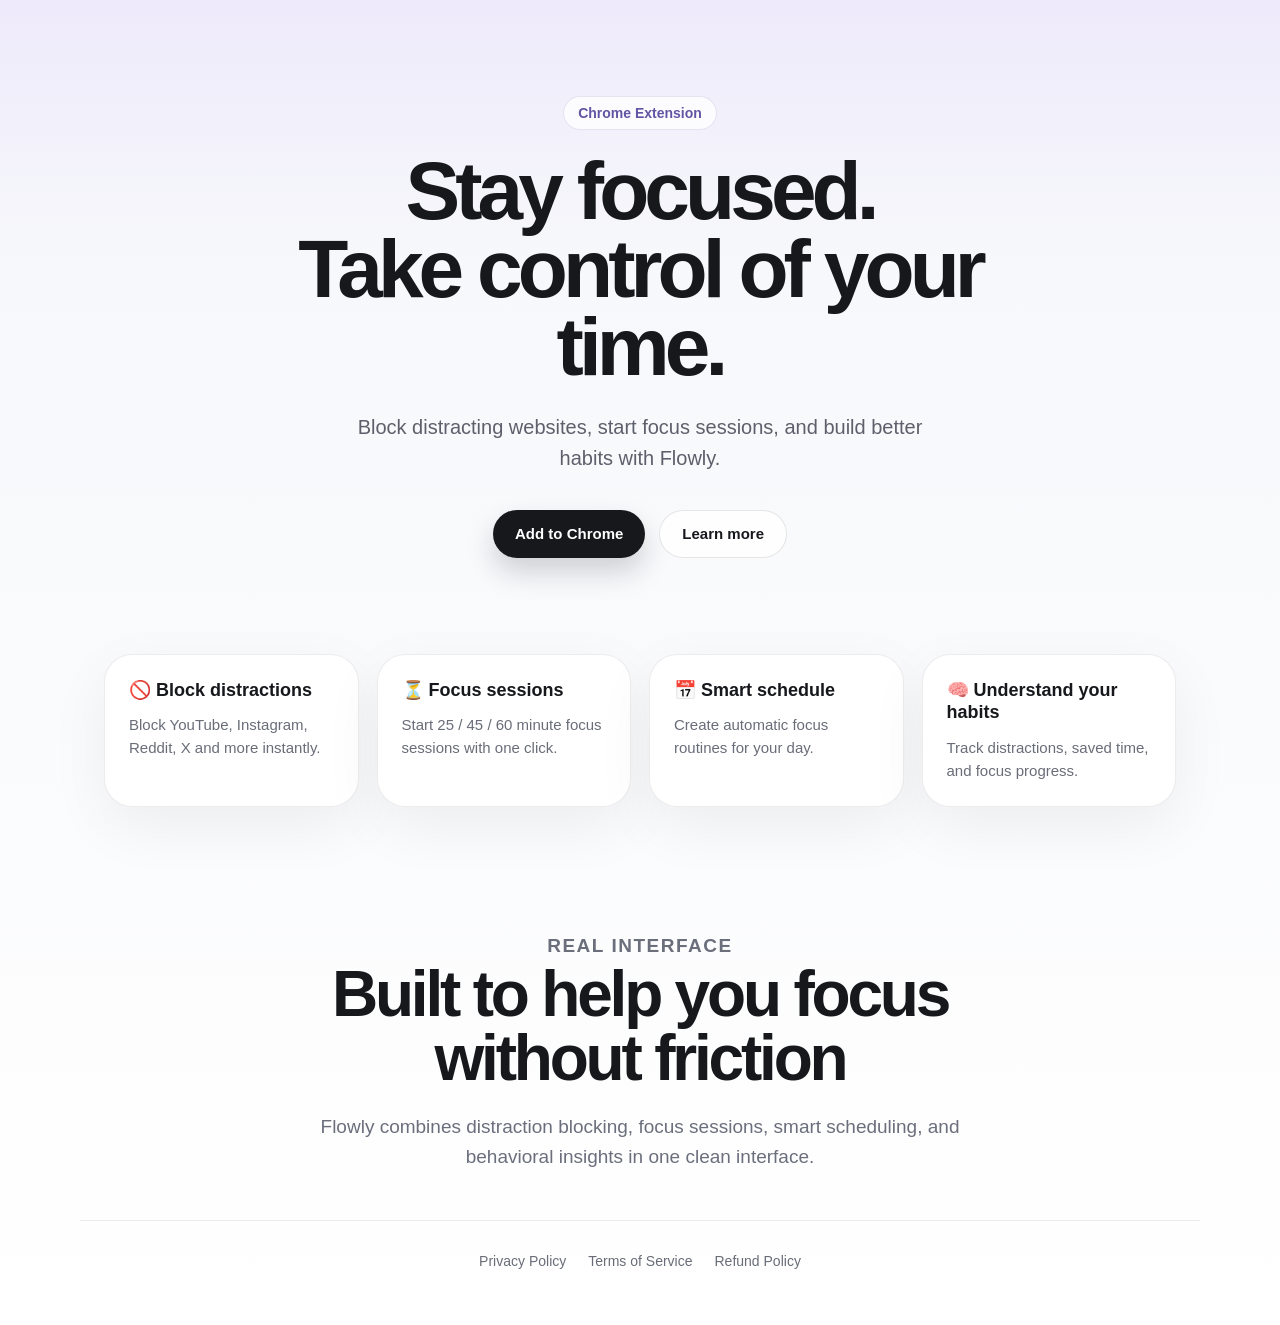
==== index.html @ 93f81962 "Update index.html" ====
<!DOCTYPE html>
<html lang="en">
<head>
  <meta charset="UTF-8" />
  <meta name="viewport" content="width=device-width, initial-scale=1.0" />

  <title>Flowly — Website Blocker & Stay Focused</title>

  <link rel="stylesheet" href="styles.css" />
</head>

<body>

  <header class="hero">
    <div class="hero-content">

      <p class="badge">Chrome Extension</p>

      <h1>
        Stay focused.<br />
        Take control of your time.
      </h1>

      <p class="subtitle">
        Block distracting websites, start focus sessions,
        and build better habits with Flowly.
      </p>

      <div class="buttons">
        <a href="#" class="primary-button">
          Add to Chrome
        </a>

        <a href="#features" class="secondary-button">
          Learn more
        </a>
      </div>

    </div>
  </header>

  <section id="features" class="features">

    <div class="feature-card">
      <h3>🚫 Block distractions</h3>

      <p>
        Block YouTube, Instagram, Reddit, X and more instantly.
      </p>
    </div>

    <div class="feature-card">
      <h3>⏳ Focus sessions</h3>

      <p>
        Start 25 / 45 / 60 minute focus sessions with one click.
      </p>
    </div>

    <div class="feature-card">
      <h3>📅 Smart schedule</h3>

      <p>
        Create automatic focus routines for your day.
      </p>
    </div>

    <div class="feature-card">
      <h3>🧠 Understand your habits</h3>

      <p>
        Track distractions, saved time, and focus progress.
      </p>
    </div>

  </section>

  <section class="screenshots">

    <div class="screenshots-header">
      <p class="screenshots-label">Real interface</p>
  
      <h2>
        Built to help you focus without friction
      </h2>
  
      <p>
        Flowly combines distraction blocking,
        focus sessions, smart scheduling,
        and behavioral insights in one clean interface.
      </p>
    </div>
  

  
  </section>
  
  <footer class="footer">

    <a href="privacy.html">Privacy Policy</a>
    <a href="terms.html">Terms of Service</a>
    <a href="refund.html">Refund Policy</a>

  </footer>

</body>
</html>
---- styles.css ----
* {
  box-sizing: border-box;
}

body {
  margin: 0;
  font-family: Inter, -apple-system, BlinkMacSystemFont, "Segoe UI", sans-serif;
  color: #17181c;
  background: linear-gradient(180deg, #eeeafb 0%, #f7f8fb 260px, #ffffff 100%);
}

.hero {
  min-height: 560px;
  display: flex;
  align-items: center;
  justify-content: center;
  padding: 96px 24px 72px;
  text-align: center;
}

.hero-content {
  max-width: 780px;
}

.badge {
  display: inline-flex;
  padding: 8px 14px;
  border-radius: 999px;
  background: rgba(255, 255, 255, 0.78);
  border: 1px solid rgba(120, 110, 180, 0.18);
  color: #6255a4;
  font-size: 14px;
  font-weight: 600;
  margin: 0 0 22px;
}

h1 {
  margin: 0;
  font-size: clamp(48px, 8vw, 82px);
  line-height: 0.95;
  letter-spacing: -0.06em;
}

.subtitle {
  max-width: 620px;
  margin: 26px auto 0;
  font-size: 20px;
  line-height: 1.55;
  color: #5d606b;
}

.buttons {
  display: flex;
  justify-content: center;
  gap: 14px;
  flex-wrap: wrap;
  margin-top: 36px;
}

.primary-button,
.secondary-button {
  display: inline-flex;
  align-items: center;
  justify-content: center;
  min-height: 48px;
  padding: 0 22px;
  border-radius: 999px;
  font-size: 15px;
  font-weight: 700;
  text-decoration: none;
}

.primary-button {
  color: #ffffff;
  background: #17181c;
  box-shadow: 0 14px 28px rgba(23, 24, 28, 0.18);
}

.secondary-button {
  color: #17181c;
  background: rgba(255, 255, 255, 0.8);
  border: 1px solid rgba(23, 24, 28, 0.1);
}

.features {
  max-width: 1120px;
  margin: 0 auto;
  padding: 24px;
  display: grid;
  grid-template-columns: repeat(4, 1fr);
  gap: 18px;
}

.feature-card {
  padding: 24px;
  border-radius: 28px;
  background: #ffffff;
  border: 1px solid rgba(23, 24, 28, 0.08);
  box-shadow: 0 20px 60px rgba(23, 24, 28, 0.06);
}

.feature-card h3 {
  margin: 0 0 12px;
  font-size: 18px;
  line-height: 1.25;
}

.feature-card p {
  margin: 0;
  color: #696d78;
  font-size: 15px;
  line-height: 1.55;
}

.footer {
  max-width: 1120px;
  margin: 40px auto 0;
  padding: 32px 24px 56px;
  display: flex;
  justify-content: center;
  gap: 22px;
  flex-wrap: wrap;
  border-top: 1px solid rgba(23, 24, 28, 0.08);
}

.footer a {
  color: #696d78;
  font-size: 14px;
  text-decoration: none;
}

.footer a:hover {
  color: #17181c;
}

@media (max-width: 900px) {
  .features {
    grid-template-columns: repeat(2, 1fr);
  }

  .hero {
    min-height: auto;
    padding-top: 72px;
  }
}

@media (max-width: 560px) {
  .features {
    grid-template-columns: 1fr;
  }

  .subtitle {
    font-size: 18px;
  }
}

.screenshots {
  max-width: 1240px;
  margin: 100px auto 0;
  padding: 0 24px;
}

.screenshots-header {
  max-width: 760px;
  margin: 0 auto 48px;
  text-align: center;
}

.screenshots-label {
  margin: 0 0 14px;
  color: #7b72b9;
  font-size: 14px;
  font-weight: 700;
  text-transform: uppercase;
  letter-spacing: 0.08em;
}

.screenshots-header h2 {
  margin: 0;
  font-size: clamp(36px, 5vw, 64px);
  line-height: 1;
  letter-spacing: -0.05em;
}

.screenshots-header p {
  margin: 22px auto 0;
  max-width: 700px;
  color: #6b6f7c;
  font-size: 19px;
  line-height: 1.6;
}

.screenshots-grid {
  display: grid;
  grid-template-columns: repeat(2, 1fr);
  gap: 28px;
  align-items: start;
}

.screenshot-card {
  overflow: hidden;
  border-radius: 32px;
  background: #ffffff;
  border: 1px solid rgba(23, 24, 28, 0.08);
  box-shadow: 0 28px 80px rgba(23, 24, 28, 0.08);
  transition: transform 0.25s ease;
}

.screenshot-card:hover {
  transform: translateY(-6px);
}

.screenshot-card img {
  display: block;
  width: 100%;
}

.large {
  grid-column: span 2;
}

.popup-card {
  display: flex;
  align-items: center;
  justify-content: center;
  padding: 42px;
  background: linear-gradient(
    180deg,
    #f5f2ff 0%,
    #ffffff 100%
  );

  max-width: 520px;
  margin-left: auto;
}

.popup-card img {
  max-width: 260px;
  border-radius: 26px;
}

@media (max-width: 900px) {
  .screenshots-grid {
    grid-template-columns: 1fr;
  }

  .large {
    grid-column: span 1;
  }

  .popup-card img {
    max-width: 100%;
  }
}
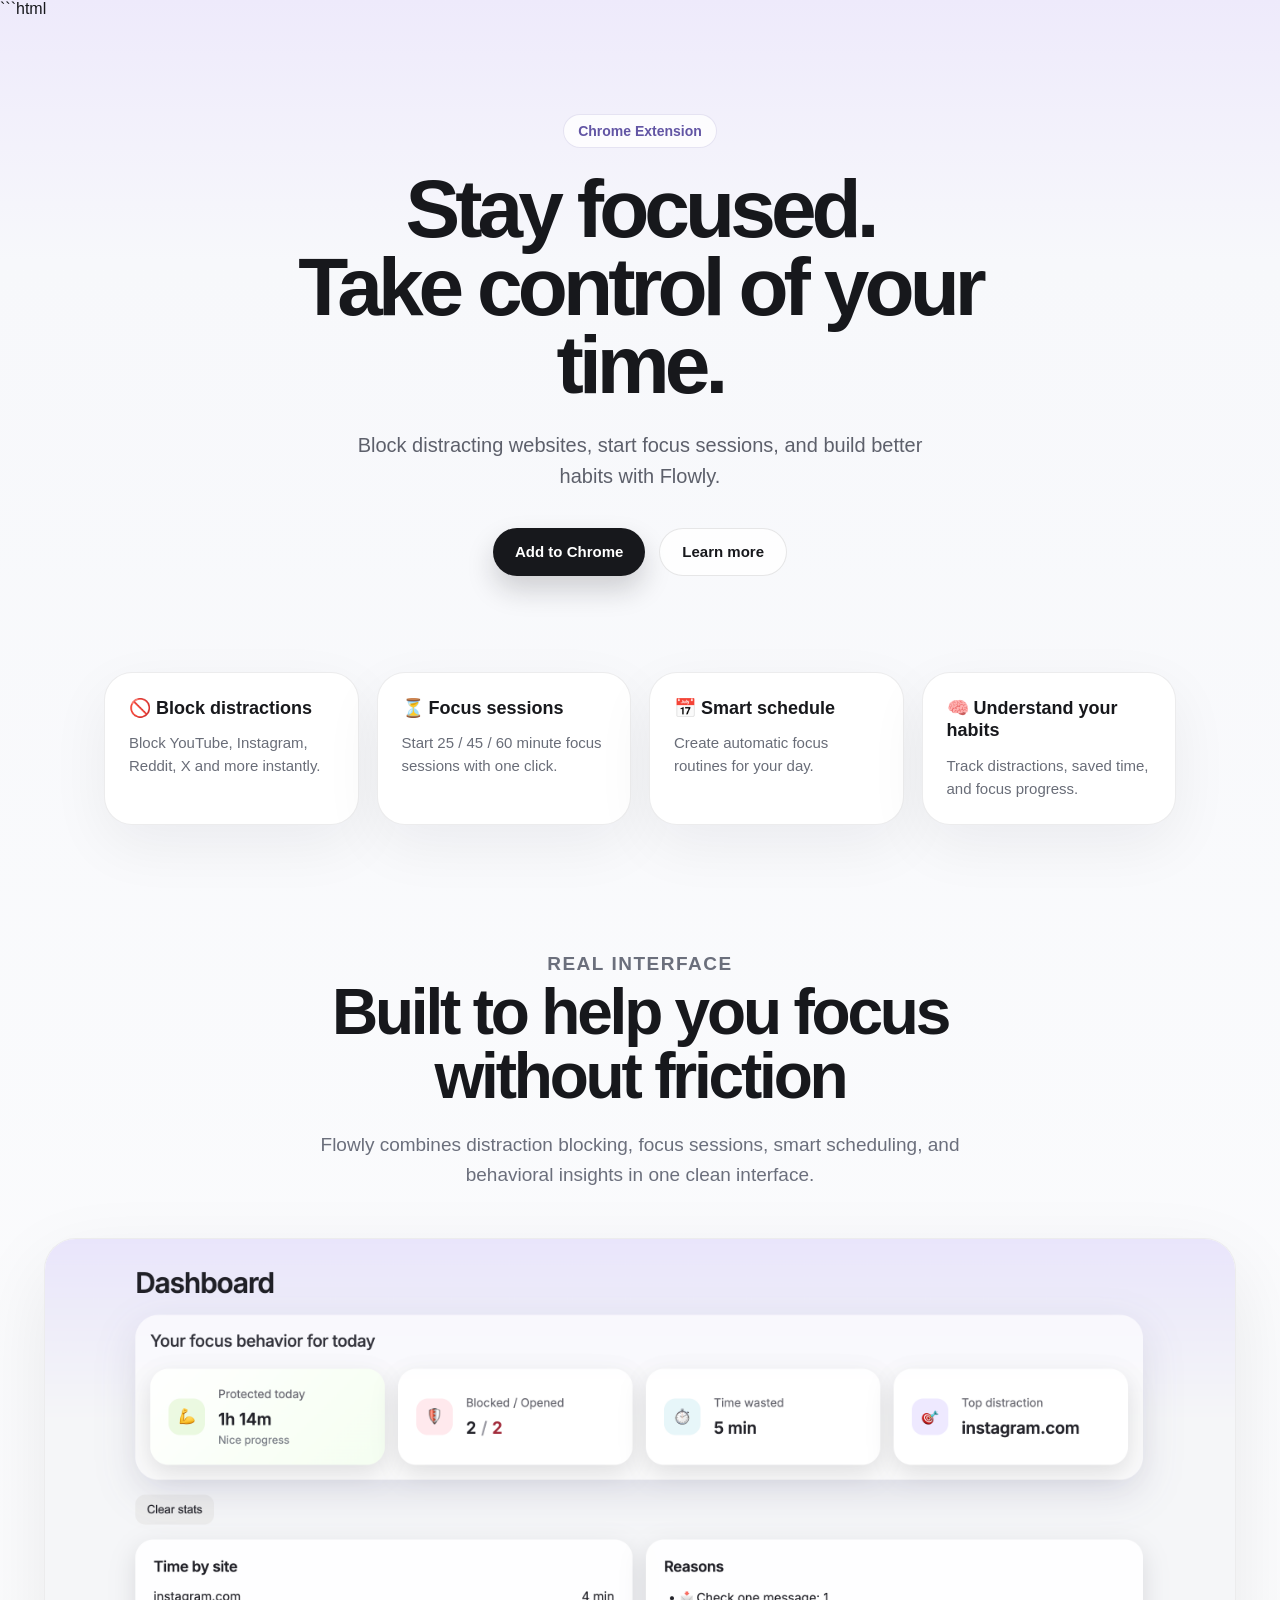
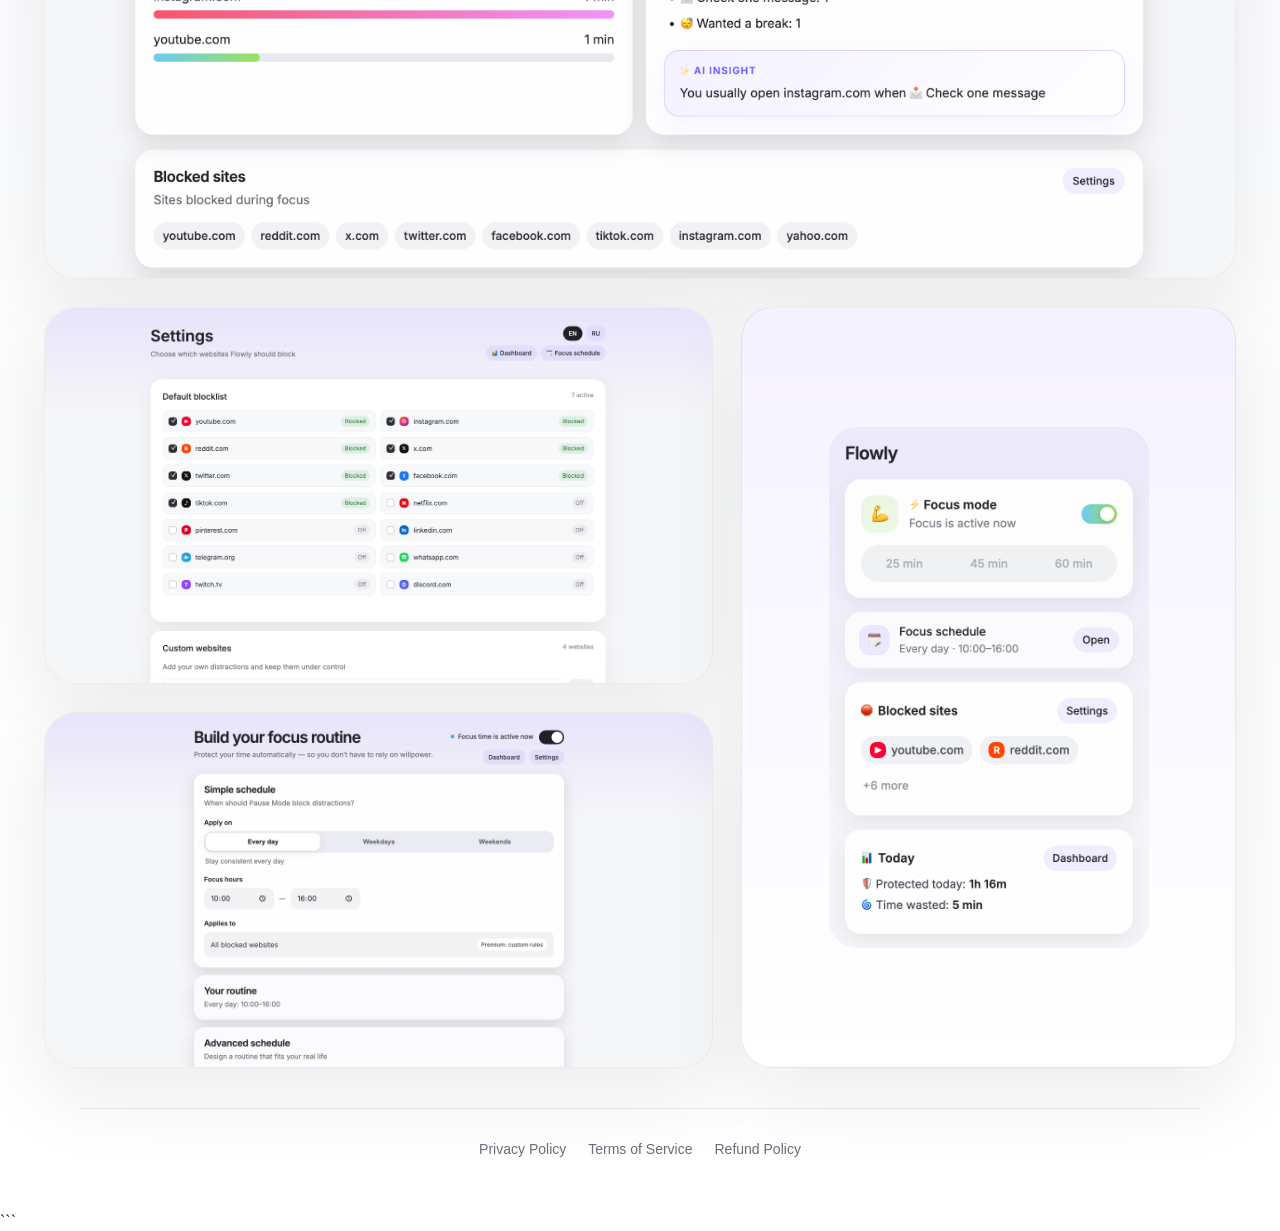
==== commit ccab2630: "Update index.html" ====
--- a/index.html
+++ b/index.html
@@ -1,3 +1,4 @@
+```html
 <!DOCTYPE html>
 <html lang="en">
 <head>
@@ -78,30 +79,69 @@
   <section class="screenshots">
 
     <div class="screenshots-header">
-      <p class="screenshots-label">Real interface</p>
-  
+
+      <p class="screenshots-label">
+        Real interface
+      </p>
+
       <h2>
         Built to help you focus without friction
       </h2>
-  
+
       <p>
         Flowly combines distraction blocking,
         focus sessions, smart scheduling,
         and behavioral insights in one clean interface.
       </p>
+
     </div>
-  
 
-  
+    <div class="screenshots-grid">
+
+      <div class="screenshot-card large">
+        <img src="dashboard.png" alt="Flowly dashboard" />
+      </div>
+
+      <div class="screenshots-bottom">
+
+        <div class="screenshots-left">
+
+          <div class="screenshot-card">
+            <img src="settings.png" alt="Flowly settings" />
+          </div>
+
+          <div class="screenshot-card">
+            <img src="schedule.png" alt="Flowly schedule" />
+          </div>
+
+        </div>
+
+        <div class="screenshot-card popup-card">
+          <img src="popup.png" alt="Flowly popup" />
+        </div>
+
+      </div>
+
+    </div>
+
   </section>
-  
+
   <footer class="footer">
 
-    <a href="privacy.html">Privacy Policy</a>
-    <a href="terms.html">Terms of Service</a>
-    <a href="refund.html">Refund Policy</a>
+    <a href="privacy.html">
+      Privacy Policy
+    </a>
+
+    <a href="terms.html">
+      Terms of Service
+    </a>
+
+    <a href="refund.html">
+      Refund Policy
+    </a>
 
   </footer>
 
 </body>
 </html>
+```
--- a/styles.css
+++ b/styles.css
@@ -219,36 +219,67 @@
   grid-column: span 2;
 }
 
+
+@media (max-width: 900px) {
+  .screenshots-grid {
+    grid-template-columns: 1fr;
+  }
+
+  .large {
+    grid-column: span 1;
+  }
+
+}
+
+.screenshots-bottom {
+  grid-column: span 2;
+
+  display: grid;
+  grid-template-columns: 1.15fr 0.85fr;
+  gap: 28px;
+  align-items: start;
+}
+
+.screenshots-left {
+  display: flex;
+  flex-direction: column;
+  gap: 28px;
+}
+
 .popup-card {
   display: flex;
   align-items: center;
   justify-content: center;
+
   padding: 42px;
+
   background: linear-gradient(
     180deg,
     #f5f2ff 0%,
     #ffffff 100%
   );
 
-  max-width: 520px;
-  margin-left: auto;
+  min-height: 100%;
 }
 
 .popup-card img {
-  max-width: 260px;
-  border-radius: 26px;
+  width: 100%;
+  max-width: 320px;
+  border-radius: 28px;
 }
 
 @media (max-width: 900px) {
-  .screenshots-grid {
+
+  .screenshots-bottom {
     grid-template-columns: 1fr;
   }
 
-  .large {
-    grid-column: span 1;
+  .popup-card {
+    padding: 32px;
   }
 
   .popup-card img {
-    max-width: 100%;
-  }
-}
+    max-width: 280px;
+  }
+
+}
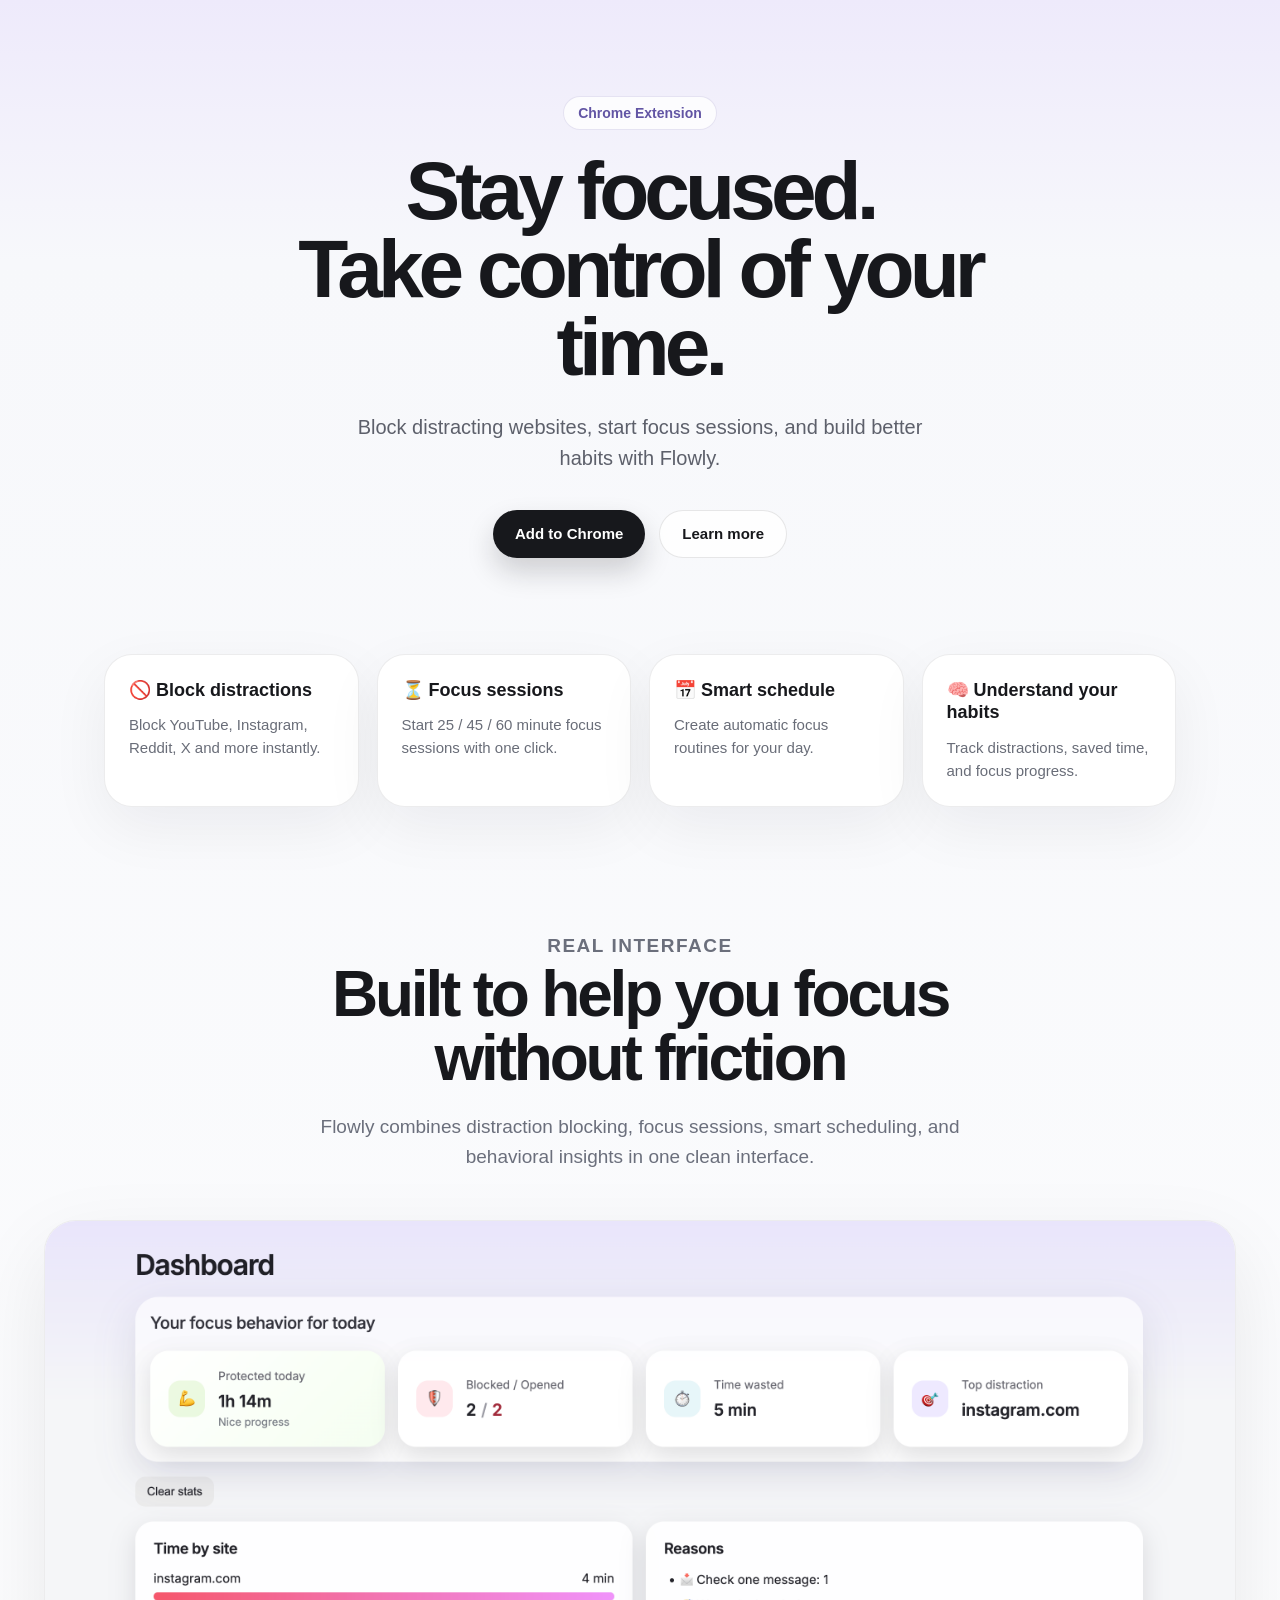
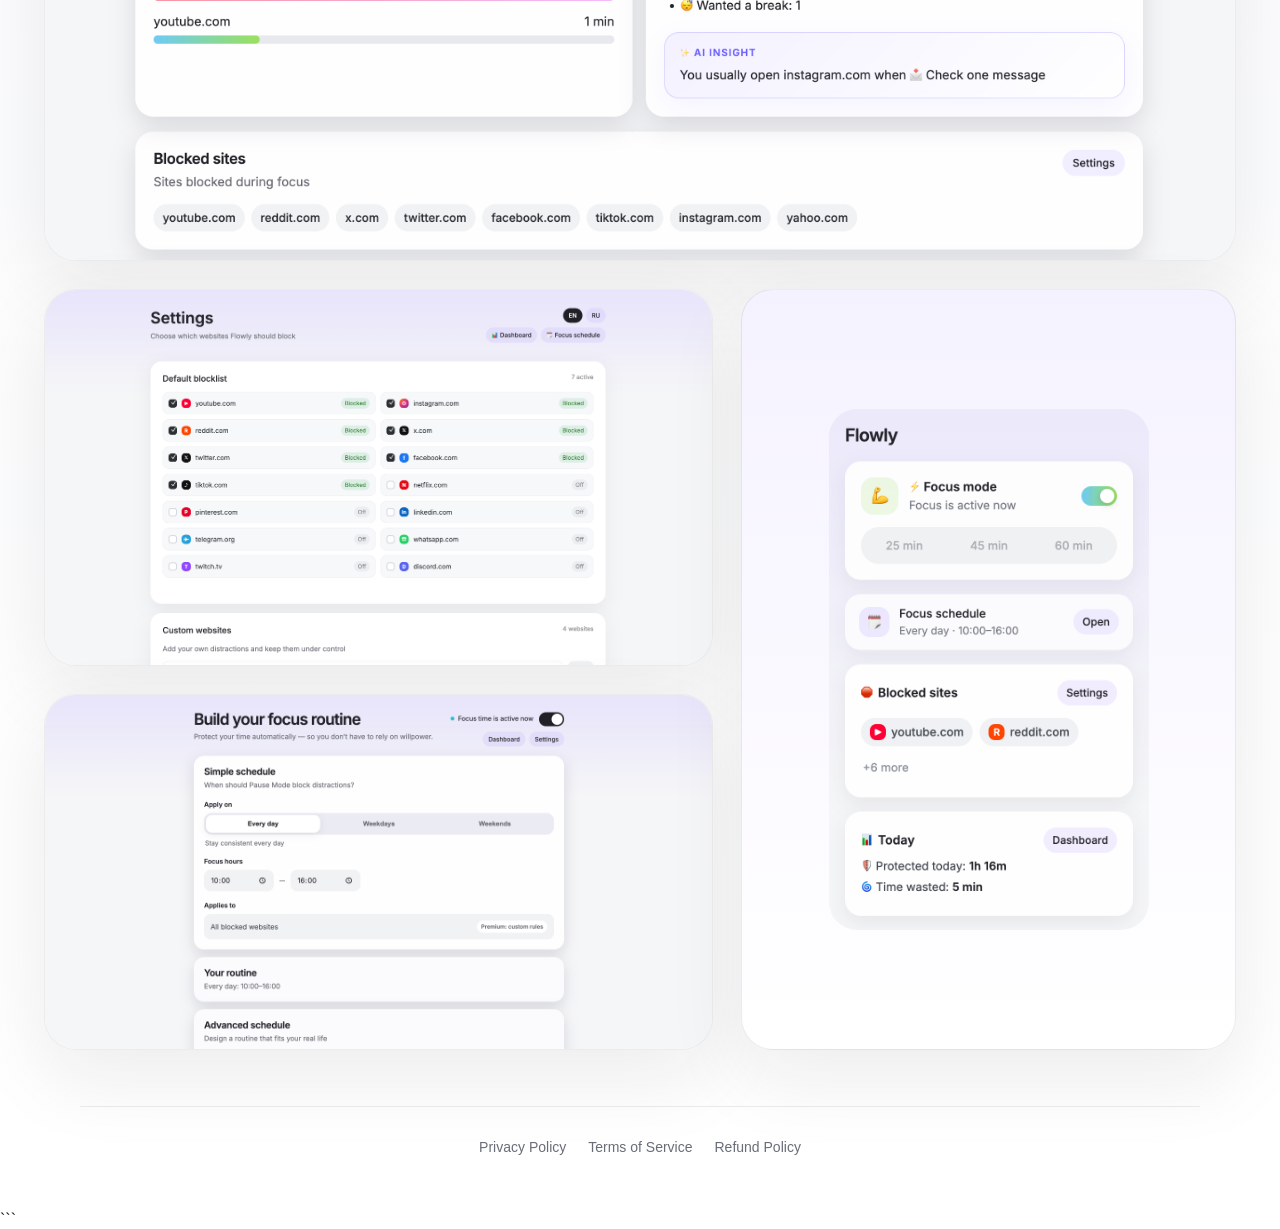
==== commit f72f121b: "Update index.html" ====
--- a/index.html
+++ b/index.html
@@ -1,4 +1,3 @@
-```html
 <!DOCTYPE html>
 <html lang="en">
 <head>
--- a/styles.css
+++ b/styles.css
@@ -112,47 +112,7 @@
   line-height: 1.55;
 }
 
-.footer {
-  max-width: 1120px;
-  margin: 40px auto 0;
-  padding: 32px 24px 56px;
-  display: flex;
-  justify-content: center;
-  gap: 22px;
-  flex-wrap: wrap;
-  border-top: 1px solid rgba(23, 24, 28, 0.08);
-}
-
-.footer a {
-  color: #696d78;
-  font-size: 14px;
-  text-decoration: none;
-}
-
-.footer a:hover {
-  color: #17181c;
-}
-
-@media (max-width: 900px) {
-  .features {
-    grid-template-columns: repeat(2, 1fr);
-  }
-
-  .hero {
-    min-height: auto;
-    padding-top: 72px;
-  }
-}
-
-@media (max-width: 560px) {
-  .features {
-    grid-template-columns: 1fr;
-  }
-
-  .subtitle {
-    font-size: 18px;
-  }
-}
+/* Screenshots */
 
 .screenshots {
   max-width: 1240px;
@@ -219,25 +179,12 @@
   grid-column: span 2;
 }
 
-
-@media (max-width: 900px) {
-  .screenshots-grid {
-    grid-template-columns: 1fr;
-  }
-
-  .large {
-    grid-column: span 1;
-  }
-
-}
-
 .screenshots-bottom {
   grid-column: span 2;
-
   display: grid;
   grid-template-columns: 1.15fr 0.85fr;
   gap: 28px;
-  align-items: start;
+  align-items: stretch;
 }
 
 .screenshots-left {
@@ -250,16 +197,8 @@
   display: flex;
   align-items: center;
   justify-content: center;
-
   padding: 42px;
-
-  background: linear-gradient(
-    180deg,
-    #f5f2ff 0%,
-    #ffffff 100%
-  );
-
-  min-height: 100%;
+  background: linear-gradient(180deg, #f5f2ff 0%, #ffffff 100%);
 }
 
 .popup-card img {
@@ -268,7 +207,49 @@
   border-radius: 28px;
 }
 
+/* Footer */
+
+.footer {
+  max-width: 1120px;
+  margin: 56px auto 0;
+  padding: 32px 24px 56px;
+  display: flex;
+  justify-content: center;
+  gap: 22px;
+  flex-wrap: wrap;
+  border-top: 1px solid rgba(23, 24, 28, 0.08);
+}
+
+.footer a {
+  color: #696d78;
+  font-size: 14px;
+  text-decoration: none;
+}
+
+.footer a:hover {
+  color: #17181c;
+}
+
+/* Responsive */
+
 @media (max-width: 900px) {
+  .hero {
+    min-height: auto;
+    padding-top: 72px;
+  }
+
+  .features {
+    grid-template-columns: repeat(2, 1fr);
+  }
+
+  .screenshots-grid {
+    grid-template-columns: 1fr;
+  }
+
+  .large,
+  .screenshots-bottom {
+    grid-column: span 1;
+  }
 
   .screenshots-bottom {
     grid-template-columns: 1fr;
@@ -281,5 +262,35 @@
   .popup-card img {
     max-width: 280px;
   }
-
-}
+}
+
+@media (max-width: 560px) {
+  h1 {
+    font-size: 46px;
+  }
+
+  .subtitle {
+    font-size: 18px;
+  }
+
+  .features {
+    grid-template-columns: 1fr;
+  }
+
+  .screenshots {
+    margin-top: 72px;
+    padding: 0 16px;
+  }
+
+  .screenshots-header h2 {
+    font-size: 38px;
+  }
+
+  .screenshots-header p {
+    font-size: 17px;
+  }
+
+  .screenshot-card {
+    border-radius: 24px;
+  }
+}
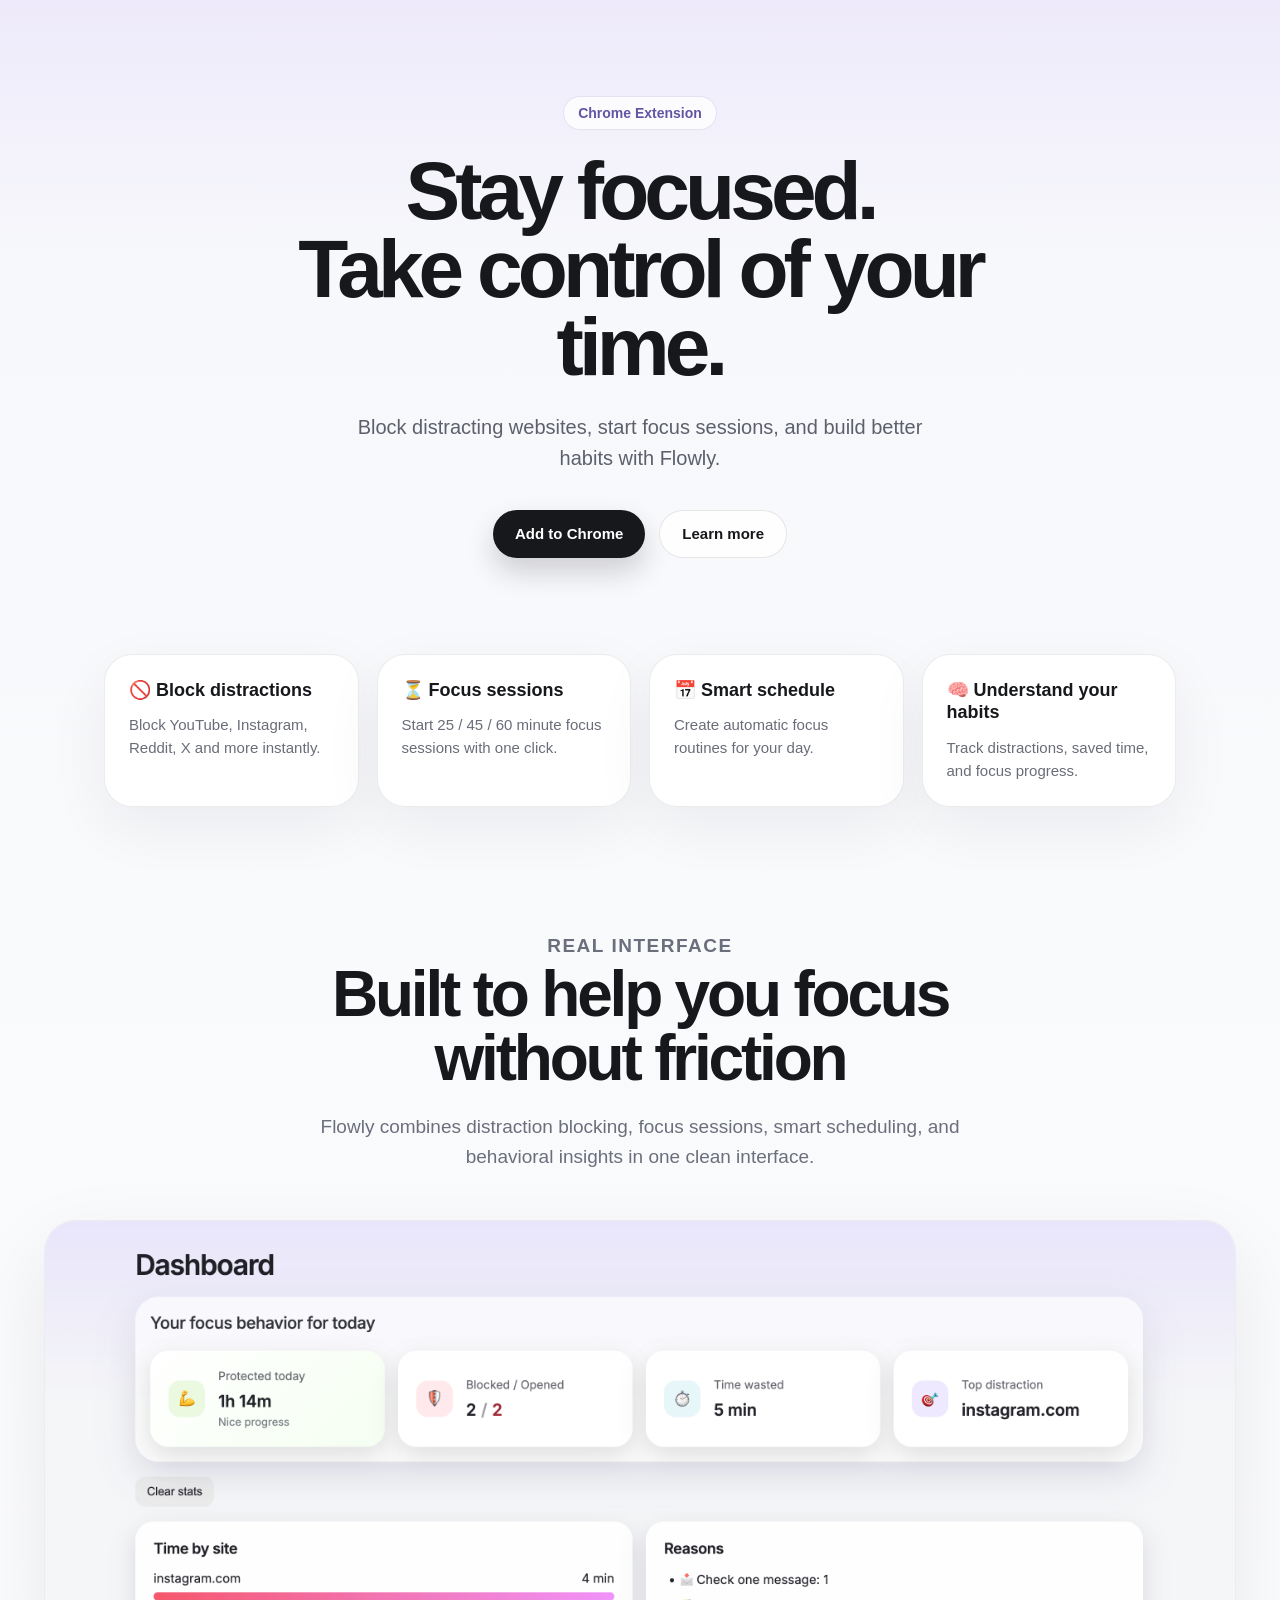
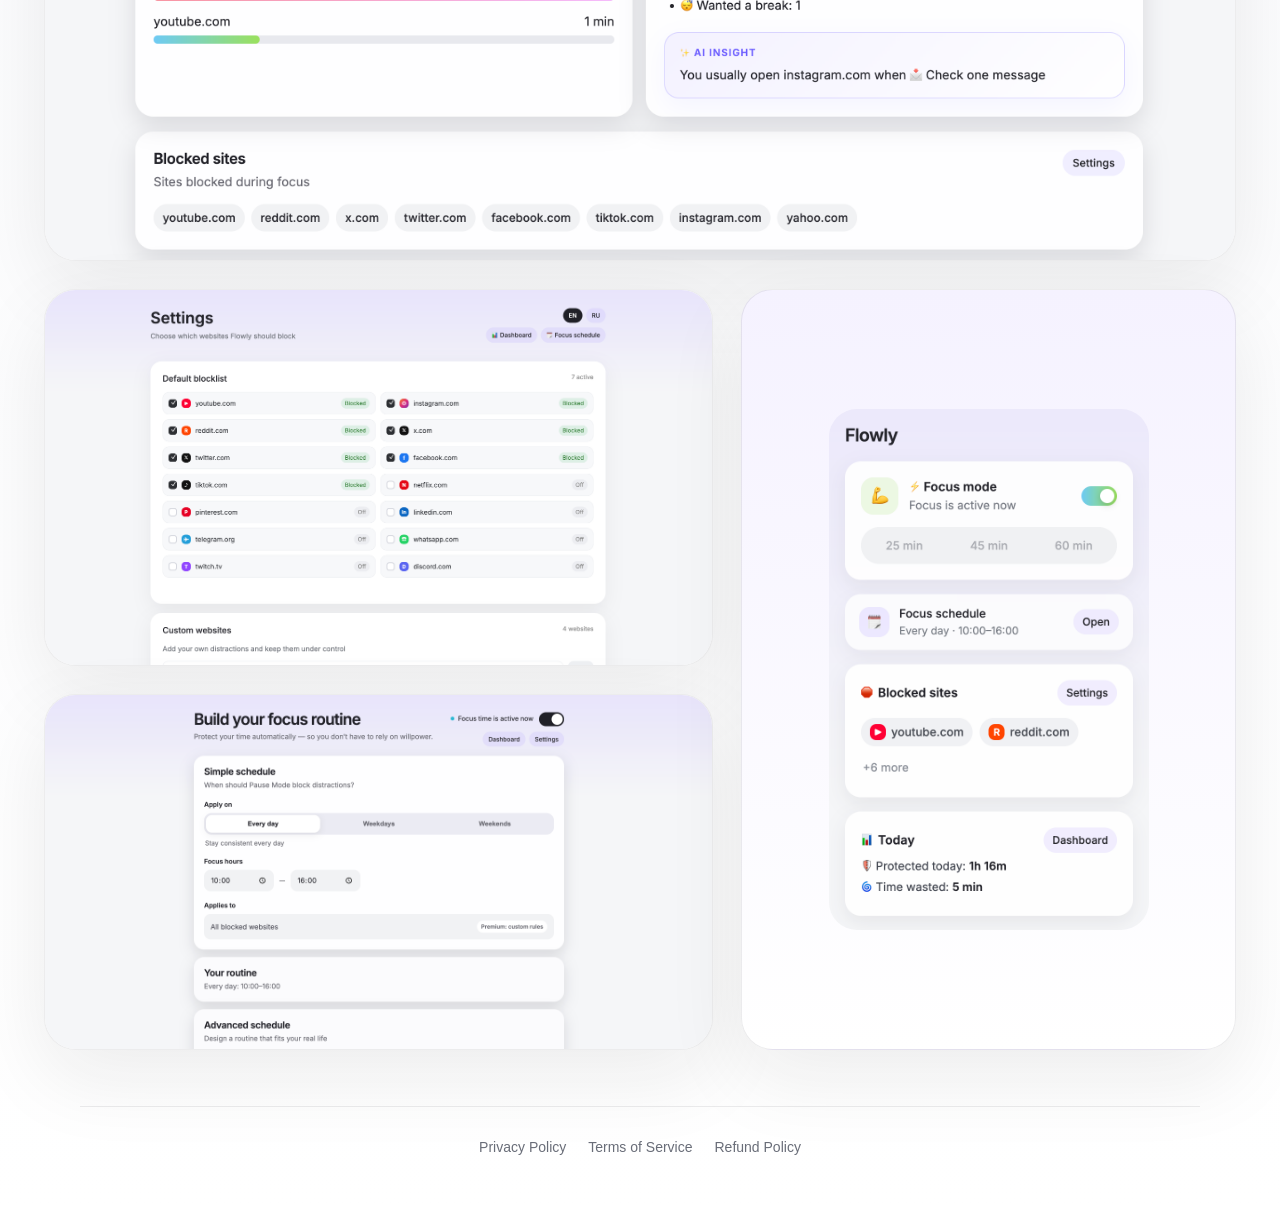
==== commit 3c3ff38f: "Update index.html" ====
--- a/index.html
+++ b/index.html
@@ -143,4 +143,3 @@
 
 </body>
 </html>
-```
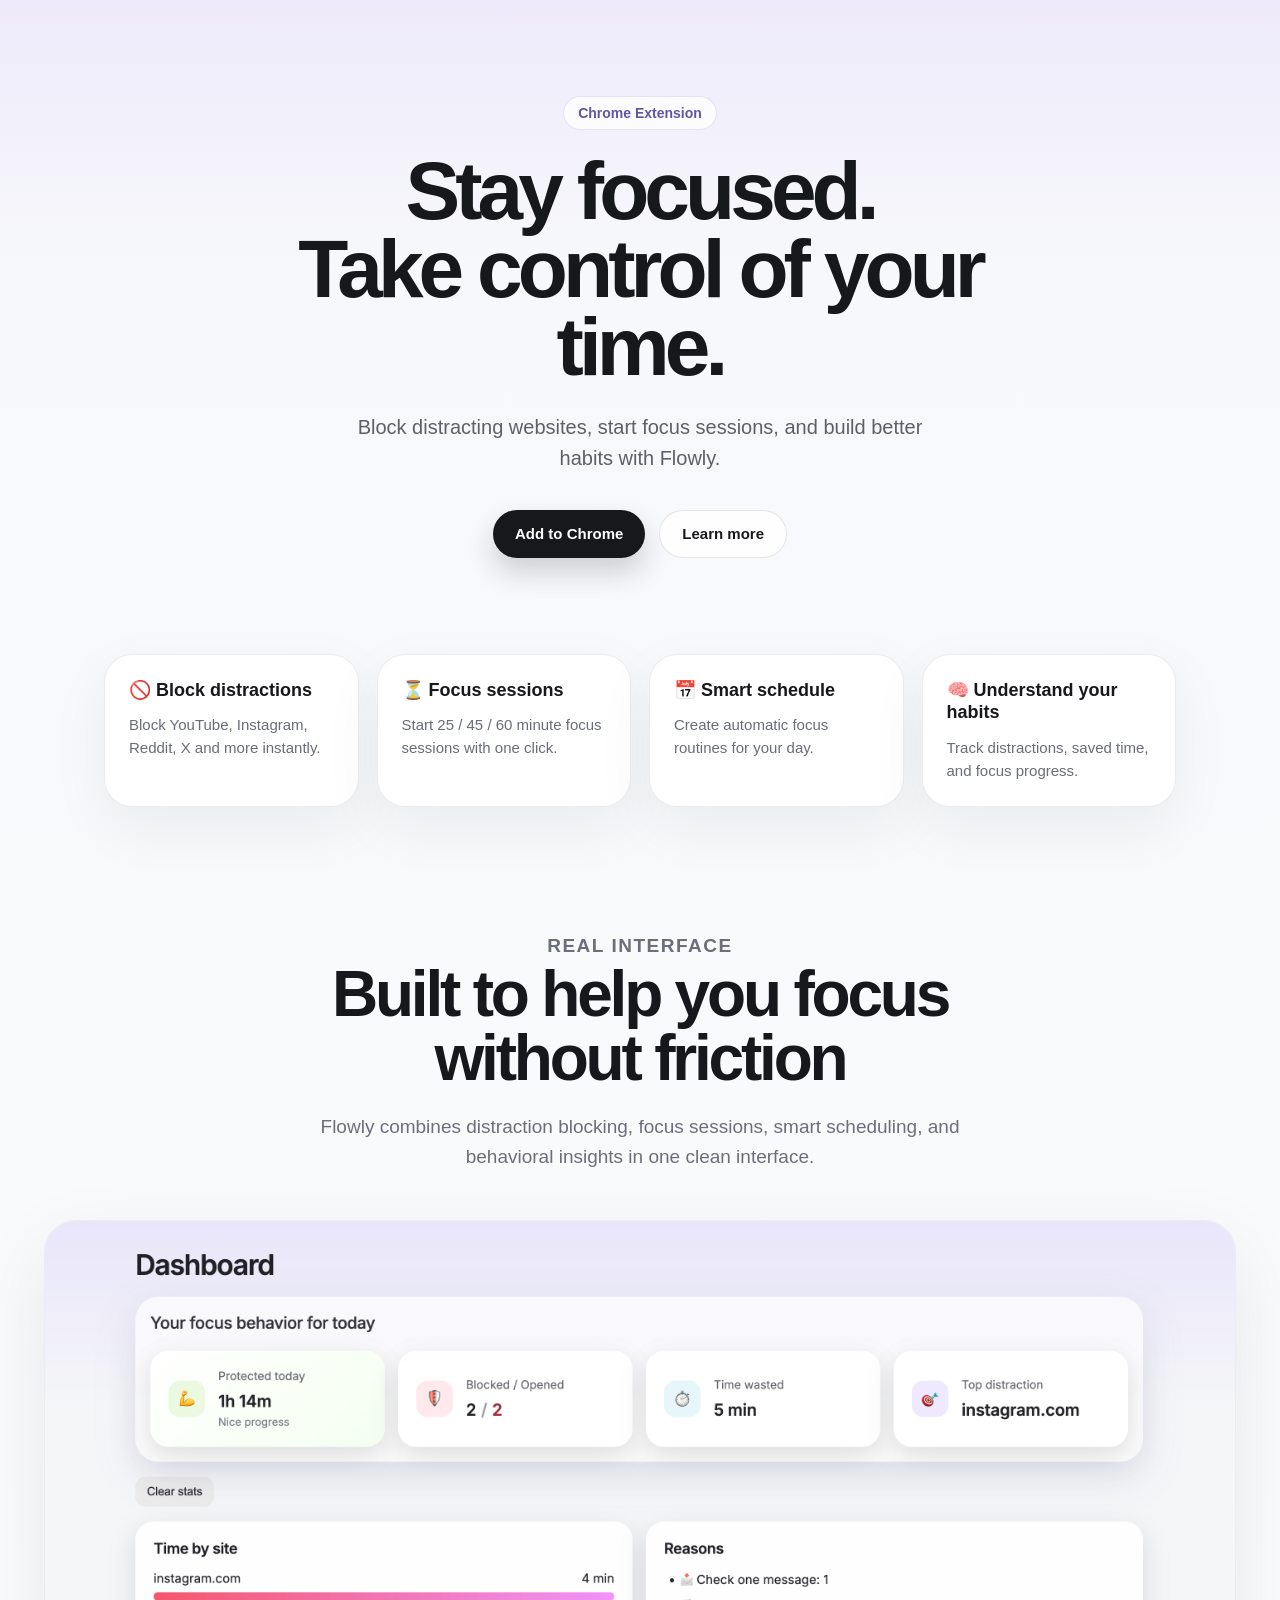
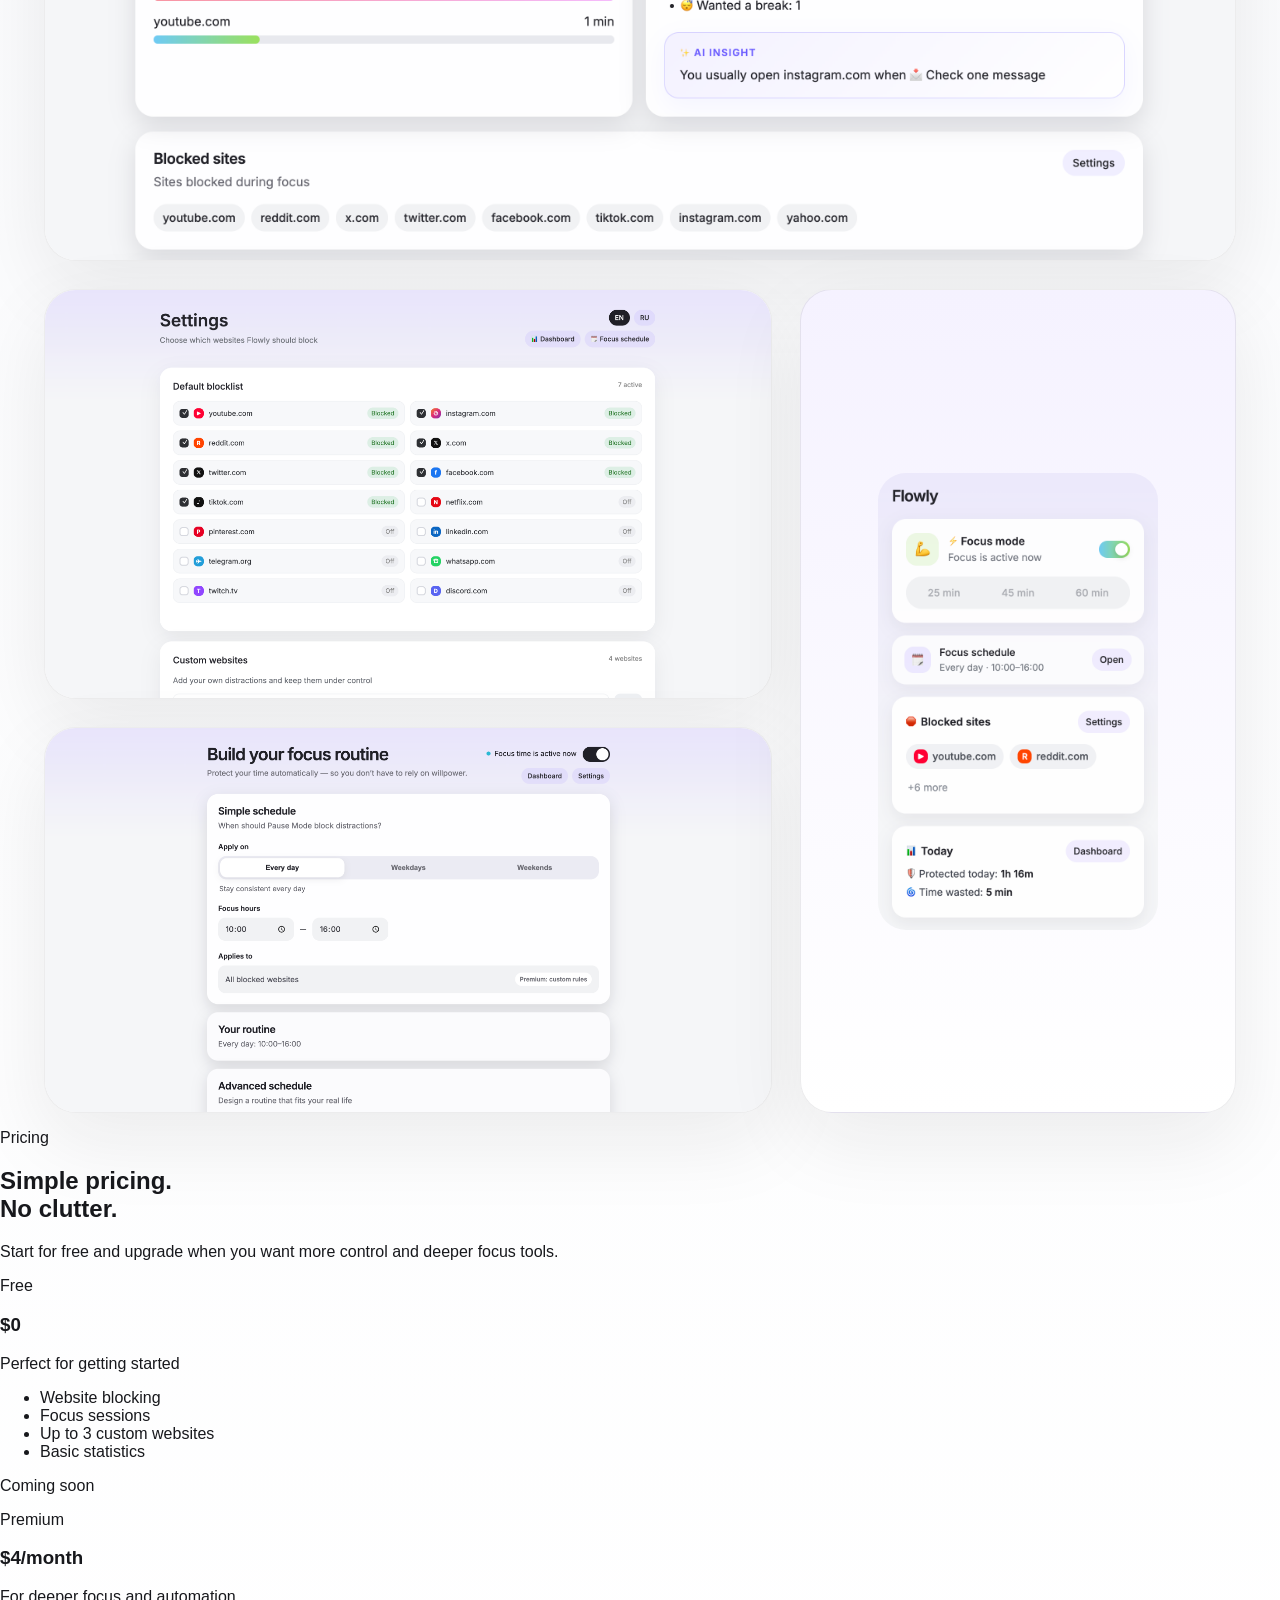
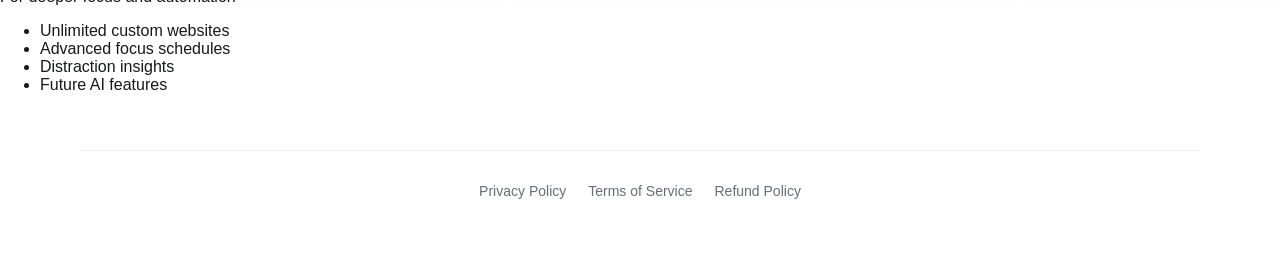
==== commit 5ba89621: "Update index.html" ====
--- a/index.html
+++ b/index.html
@@ -125,6 +125,82 @@
 
   </section>
 
+  <section class="pricing">
+
+    <div class="pricing-header">
+  
+      <p class="pricing-label">
+        Pricing
+      </p>
+  
+      <h2>
+        Simple pricing.<br />
+        No clutter.
+      </h2>
+  
+      <p>
+        Start for free and upgrade when you want
+        more control and deeper focus tools.
+      </p>
+  
+    </div>
+  
+    <div class="pricing-grid">
+  
+      <div class="pricing-card">
+  
+        <p class="plan-name">
+          Free
+        </p>
+  
+        <h3 class="plan-price">
+          $0
+        </h3>
+  
+        <p class="plan-subtitle">
+          Perfect for getting started
+        </p>
+  
+        <ul class="plan-features">
+          <li>Website blocking</li>
+          <li>Focus sessions</li>
+          <li>Up to 3 custom websites</li>
+          <li>Basic statistics</li>
+        </ul>
+  
+      </div>
+  
+      <div class="pricing-card premium">
+  
+        <div class="premium-badge">
+          Coming soon
+        </div>
+  
+        <p class="plan-name">
+          Premium
+        </p>
+  
+        <h3 class="plan-price">
+          $4<span>/month</span>
+        </h3>
+  
+        <p class="plan-subtitle">
+          For deeper focus and automation
+        </p>
+  
+        <ul class="plan-features">
+          <li>Unlimited custom websites</li>
+          <li>Advanced focus schedules</li>
+          <li>Distraction insights</li>
+          <li>Future AI features</li>
+        </ul>
+  
+      </div>
+  
+    </div>
+  
+  </section>
+  
   <footer class="footer">
 
     <a href="privacy.html">
--- a/styles.css
+++ b/styles.css
@@ -1,5 +1,9 @@
 * {
   box-sizing: border-box;
+}
+
+html {
+  scroll-behavior: smooth;
 }
 
 body {
@@ -8,6 +12,8 @@
   color: #17181c;
   background: linear-gradient(180deg, #eeeafb 0%, #f7f8fb 260px, #ffffff 100%);
 }
+
+/* Hero */
 
 .hero {
   min-height: 560px;
@@ -82,6 +88,8 @@
   border: 1px solid rgba(23, 24, 28, 0.1);
 }
 
+/* Features */
+
 .features {
   max-width: 1120px;
   margin: 0 auto;
@@ -182,7 +190,7 @@
 .screenshots-bottom {
   grid-column: span 2;
   display: grid;
-  grid-template-columns: 1.15fr 0.85fr;
+  grid-template-columns: 1.25fr 0.75fr;
   gap: 28px;
   align-items: stretch;
 }
@@ -203,7 +211,7 @@
 
 .popup-card img {
   width: 100%;
-  max-width: 320px;
+  max-width: 280px;
   border-radius: 28px;
 }
 
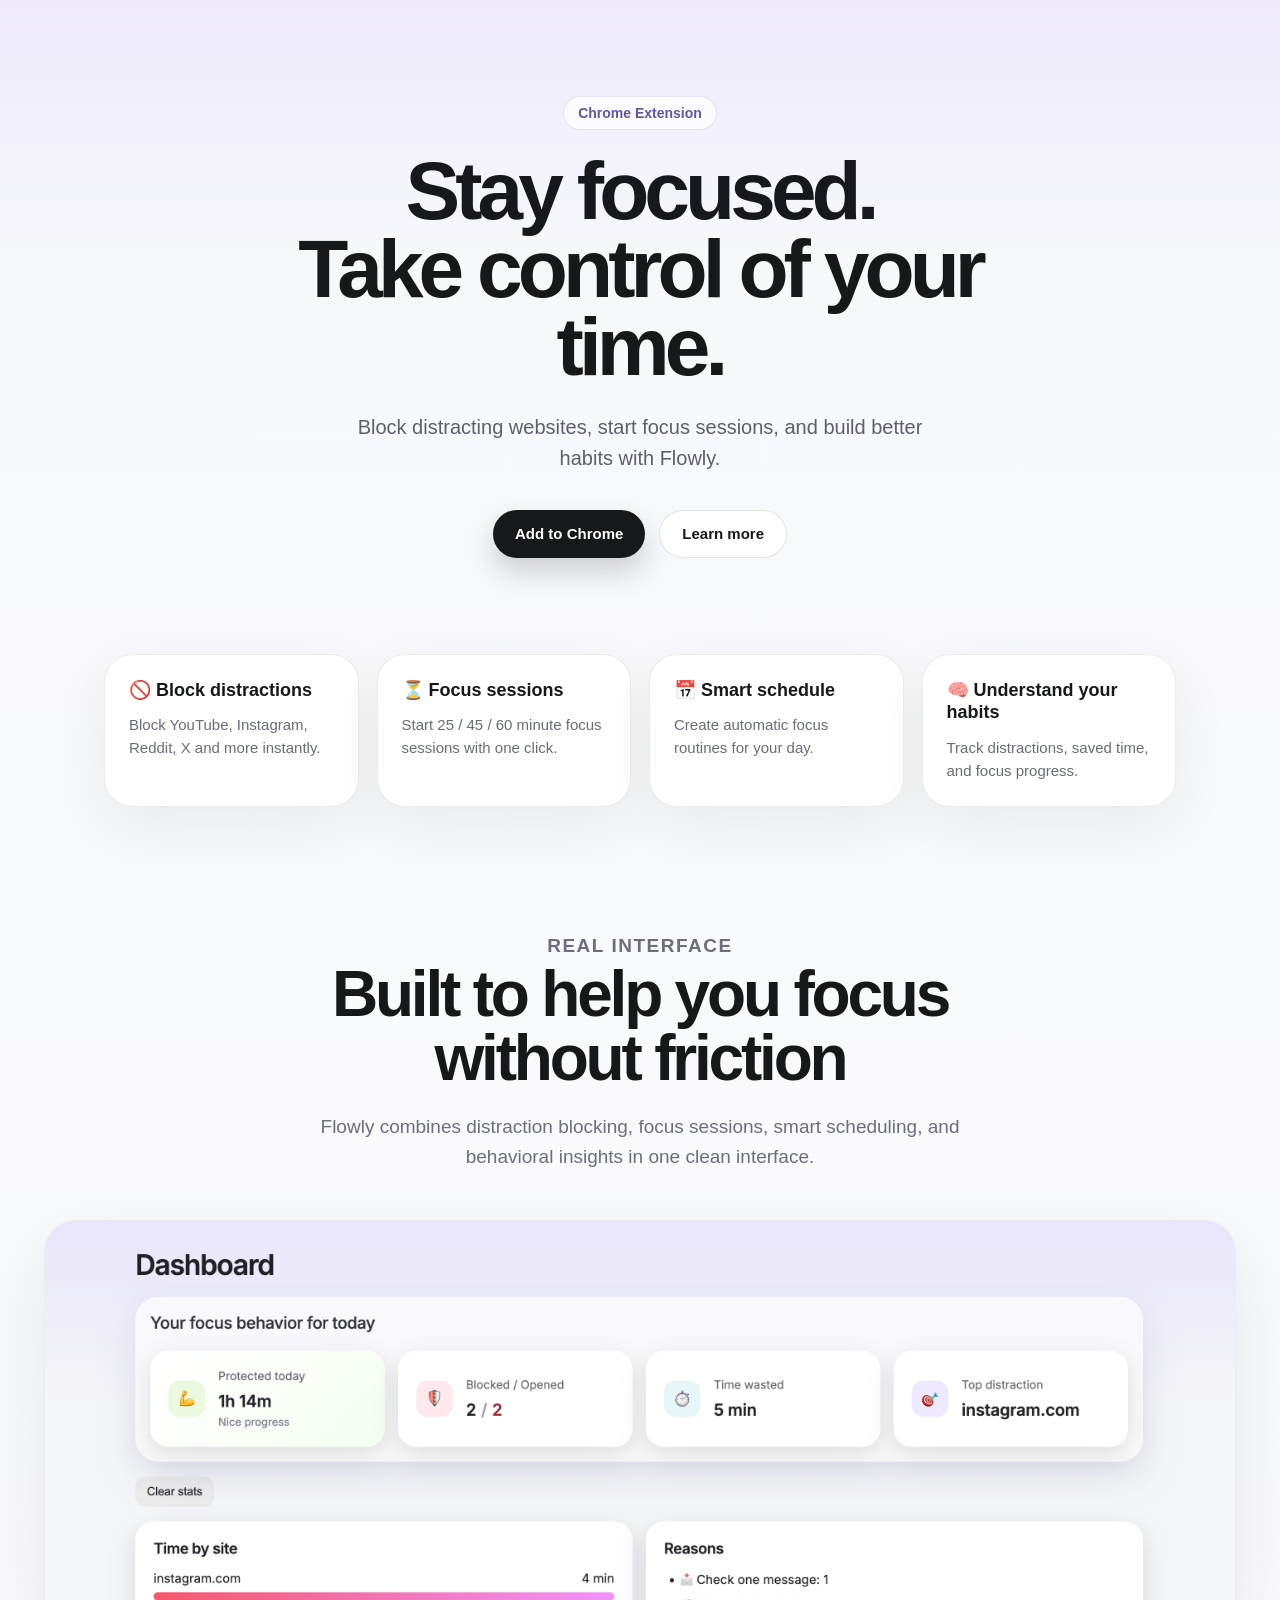
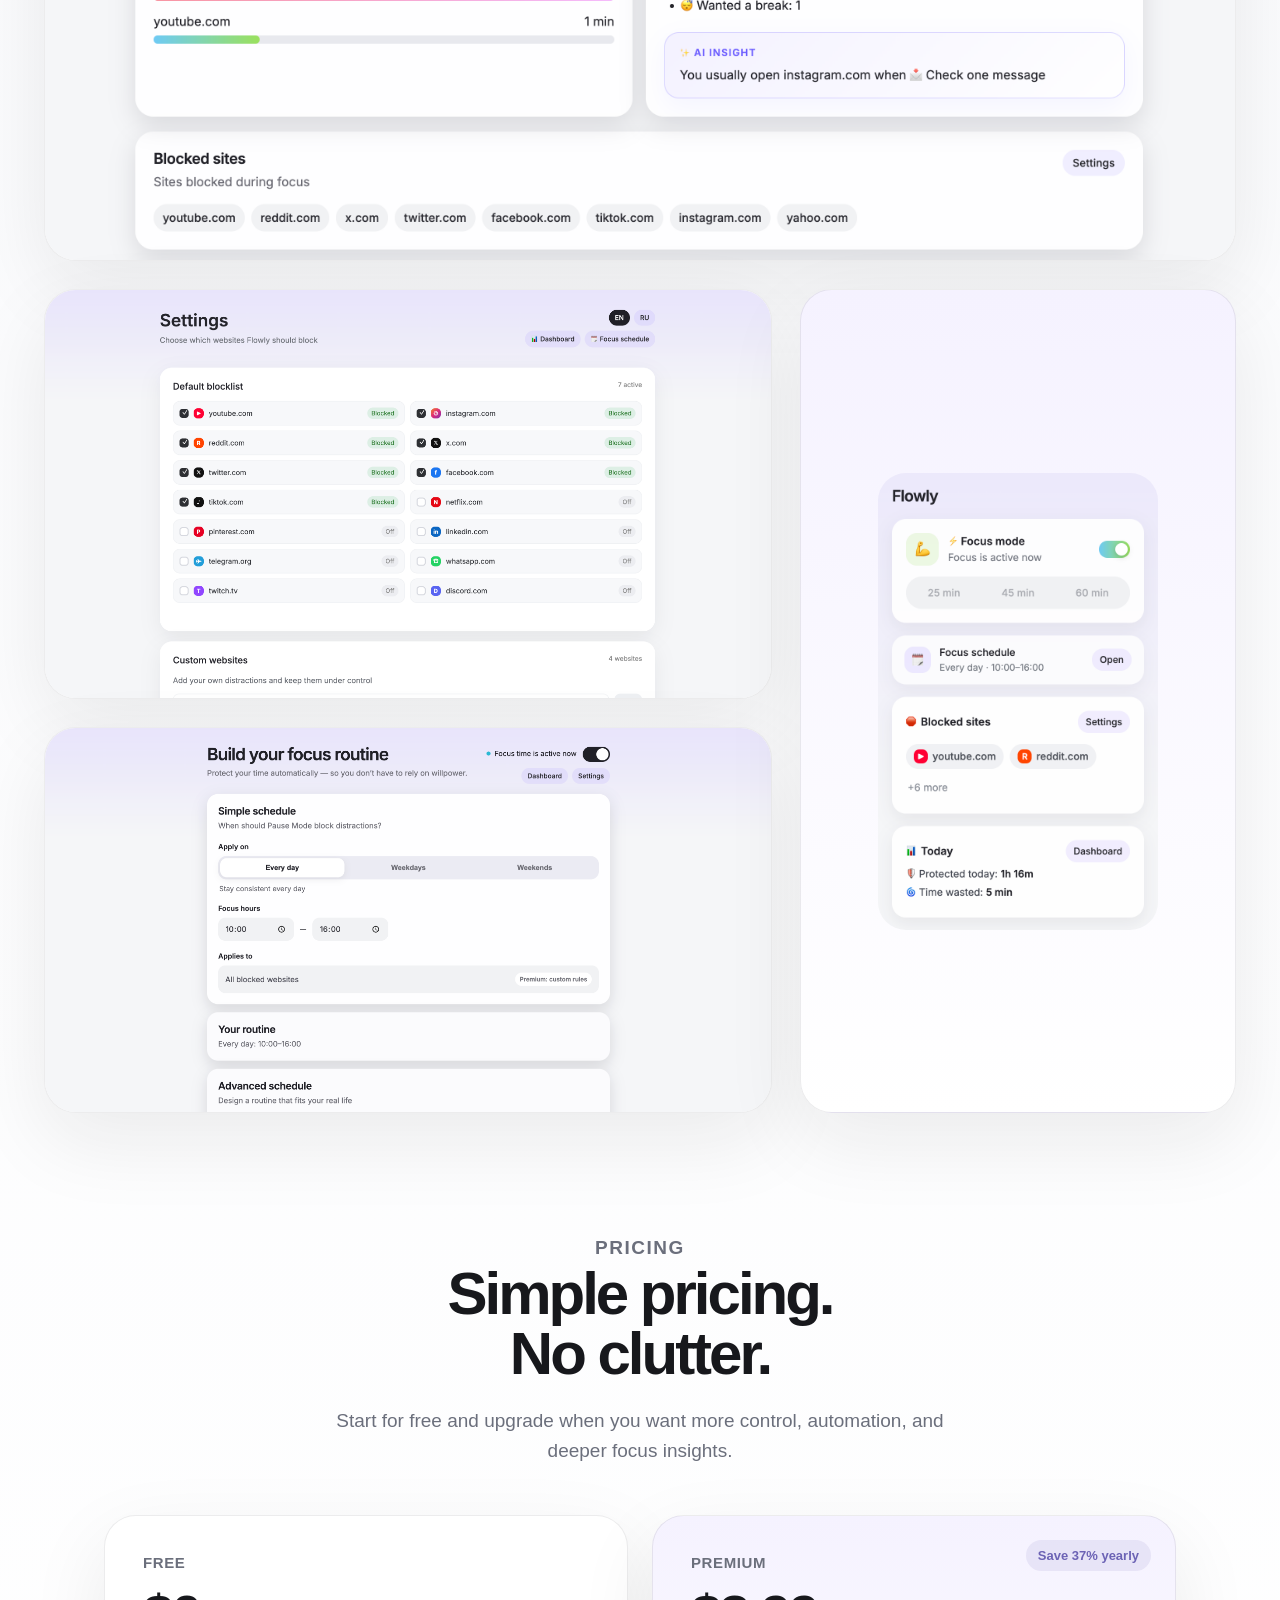
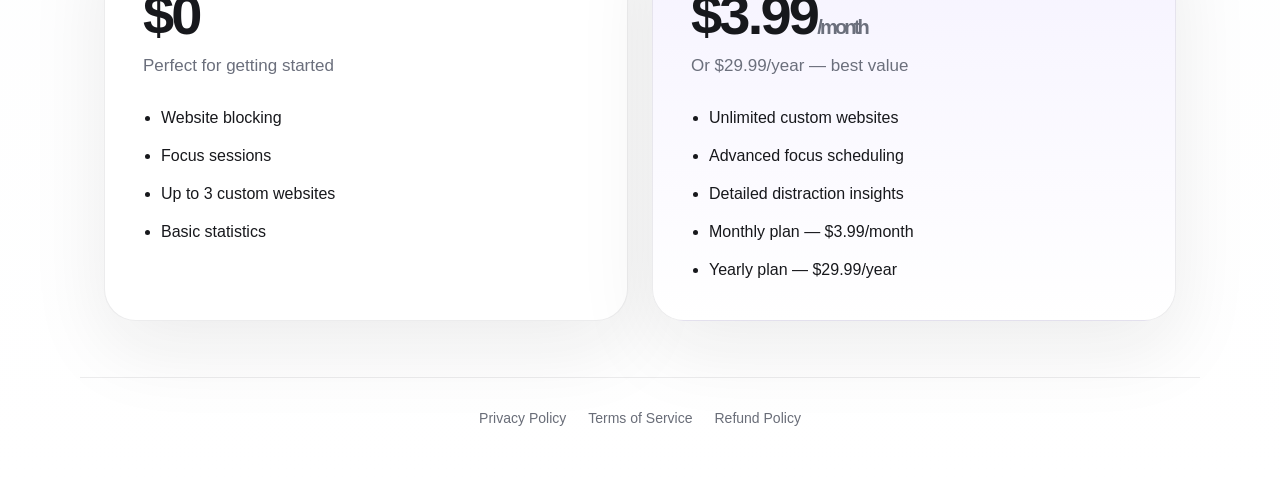
==== commit d313b9c2: "Update index.html" ====
--- a/index.html
+++ b/index.html
@@ -43,34 +43,22 @@
 
     <div class="feature-card">
       <h3>🚫 Block distractions</h3>
-
-      <p>
-        Block YouTube, Instagram, Reddit, X and more instantly.
-      </p>
+      <p>Block YouTube, Instagram, Reddit, X and more instantly.</p>
     </div>
 
     <div class="feature-card">
       <h3>⏳ Focus sessions</h3>
-
-      <p>
-        Start 25 / 45 / 60 minute focus sessions with one click.
-      </p>
+      <p>Start 25 / 45 / 60 minute focus sessions with one click.</p>
     </div>
 
     <div class="feature-card">
       <h3>📅 Smart schedule</h3>
-
-      <p>
-        Create automatic focus routines for your day.
-      </p>
+      <p>Create automatic focus routines for your day.</p>
     </div>
 
     <div class="feature-card">
       <h3>🧠 Understand your habits</h3>
-
-      <p>
-        Track distractions, saved time, and focus progress.
-      </p>
+      <p>Track distractions, saved time, and focus progress.</p>
     </div>
 
   </section>
@@ -128,79 +116,80 @@
   <section class="pricing">
 
     <div class="pricing-header">
-  
+
       <p class="pricing-label">
         Pricing
       </p>
-  
+
       <h2>
         Simple pricing.<br />
         No clutter.
       </h2>
-  
+
       <p>
         Start for free and upgrade when you want
-        more control and deeper focus tools.
-      </p>
-  
-    </div>
-  
+        more control, automation, and deeper focus insights.
+      </p>
+
+    </div>
+
     <div class="pricing-grid">
-  
+
       <div class="pricing-card">
-  
+
         <p class="plan-name">
           Free
         </p>
-  
+
         <h3 class="plan-price">
           $0
         </h3>
-  
+
         <p class="plan-subtitle">
           Perfect for getting started
         </p>
-  
+
         <ul class="plan-features">
           <li>Website blocking</li>
           <li>Focus sessions</li>
           <li>Up to 3 custom websites</li>
           <li>Basic statistics</li>
         </ul>
-  
-      </div>
-  
+
+      </div>
+
       <div class="pricing-card premium">
-  
+
         <div class="premium-badge">
-          Coming soon
+          Save 37% yearly
         </div>
-  
+
         <p class="plan-name">
           Premium
         </p>
-  
+
         <h3 class="plan-price">
-          $4<span>/month</span>
+          $3.99<span>/month</span>
         </h3>
-  
+
         <p class="plan-subtitle">
-          For deeper focus and automation
-        </p>
-  
+          Or $29.99/year — best value
+        </p>
+
         <ul class="plan-features">
           <li>Unlimited custom websites</li>
-          <li>Advanced focus schedules</li>
-          <li>Distraction insights</li>
-          <li>Future AI features</li>
+          <li>Advanced focus scheduling</li>
+          <li>Detailed distraction insights</li>
+          <li>Monthly plan — $3.99/month</li>
+          <li>Yearly plan — $29.99/year</li>
         </ul>
-  
-      </div>
-  
-    </div>
-  
+
+      </div>
+
+    </div>
+
   </section>
-  
+
   <footer class="footer">
 
     <a href="privacy.html">
--- a/styles.css
+++ b/styles.css
@@ -302,3 +302,128 @@
     border-radius: 24px;
   }
 }
+
+/* Pricing */
+
+.pricing {
+  max-width: 1120px;
+  margin: 120px auto 0;
+  padding: 0 24px;
+}
+
+.pricing-header {
+  max-width: 720px;
+  margin: 0 auto 48px;
+  text-align: center;
+}
+
+.pricing-label {
+  margin: 0 0 14px;
+  color: #7b72b9;
+  font-size: 14px;
+  font-weight: 700;
+  text-transform: uppercase;
+  letter-spacing: 0.08em;
+}
+
+.pricing-header h2 {
+  margin: 0;
+  font-size: clamp(36px, 5vw, 60px);
+  line-height: 1;
+  letter-spacing: -0.05em;
+}
+
+.pricing-header p {
+  margin: 22px auto 0;
+  max-width: 620px;
+  color: #6b6f7c;
+  font-size: 19px;
+  line-height: 1.6;
+}
+
+.pricing-grid {
+  display: grid;
+  grid-template-columns: repeat(2, 1fr);
+  gap: 24px;
+}
+
+.pricing-card {
+  position: relative;
+  padding: 38px;
+  border-radius: 32px;
+  background: #ffffff;
+  border: 1px solid rgba(23, 24, 28, 0.08);
+  box-shadow: 0 28px 80px rgba(23, 24, 28, 0.08);
+}
+
+.pricing-card.premium {
+  background: linear-gradient(
+    180deg,
+    #f5f2ff 0%,
+    #ffffff 100%
+  );
+}
+
+.premium-badge {
+  position: absolute;
+  top: 24px;
+  right: 24px;
+
+  padding: 8px 12px;
+  border-radius: 999px;
+
+  background: rgba(123, 114, 185, 0.12);
+  color: #6c63b5;
+
+  font-size: 13px;
+  font-weight: 700;
+}
+
+.plan-name {
+  margin: 0;
+  color: #6b6f7c;
+  font-size: 15px;
+  font-weight: 700;
+  text-transform: uppercase;
+  letter-spacing: 0.04em;
+}
+
+.plan-price {
+  margin: 16px 0 10px;
+  font-size: 56px;
+  line-height: 1;
+  letter-spacing: -0.05em;
+}
+
+.plan-price span {
+  font-size: 20px;
+  color: #6b6f7c;
+}
+
+.plan-subtitle {
+  margin: 0 0 28px;
+  color: #6b6f7c;
+  font-size: 17px;
+  line-height: 1.5;
+}
+
+.plan-features {
+  margin: 0;
+  padding-left: 18px;
+
+  display: flex;
+  flex-direction: column;
+  gap: 14px;
+
+  color: #17181c;
+  font-size: 16px;
+  line-height: 1.5;
+}
+
+@media (max-width: 900px) {
+
+  .pricing-grid {
+    grid-template-columns: 1fr;
+  }
+
+}
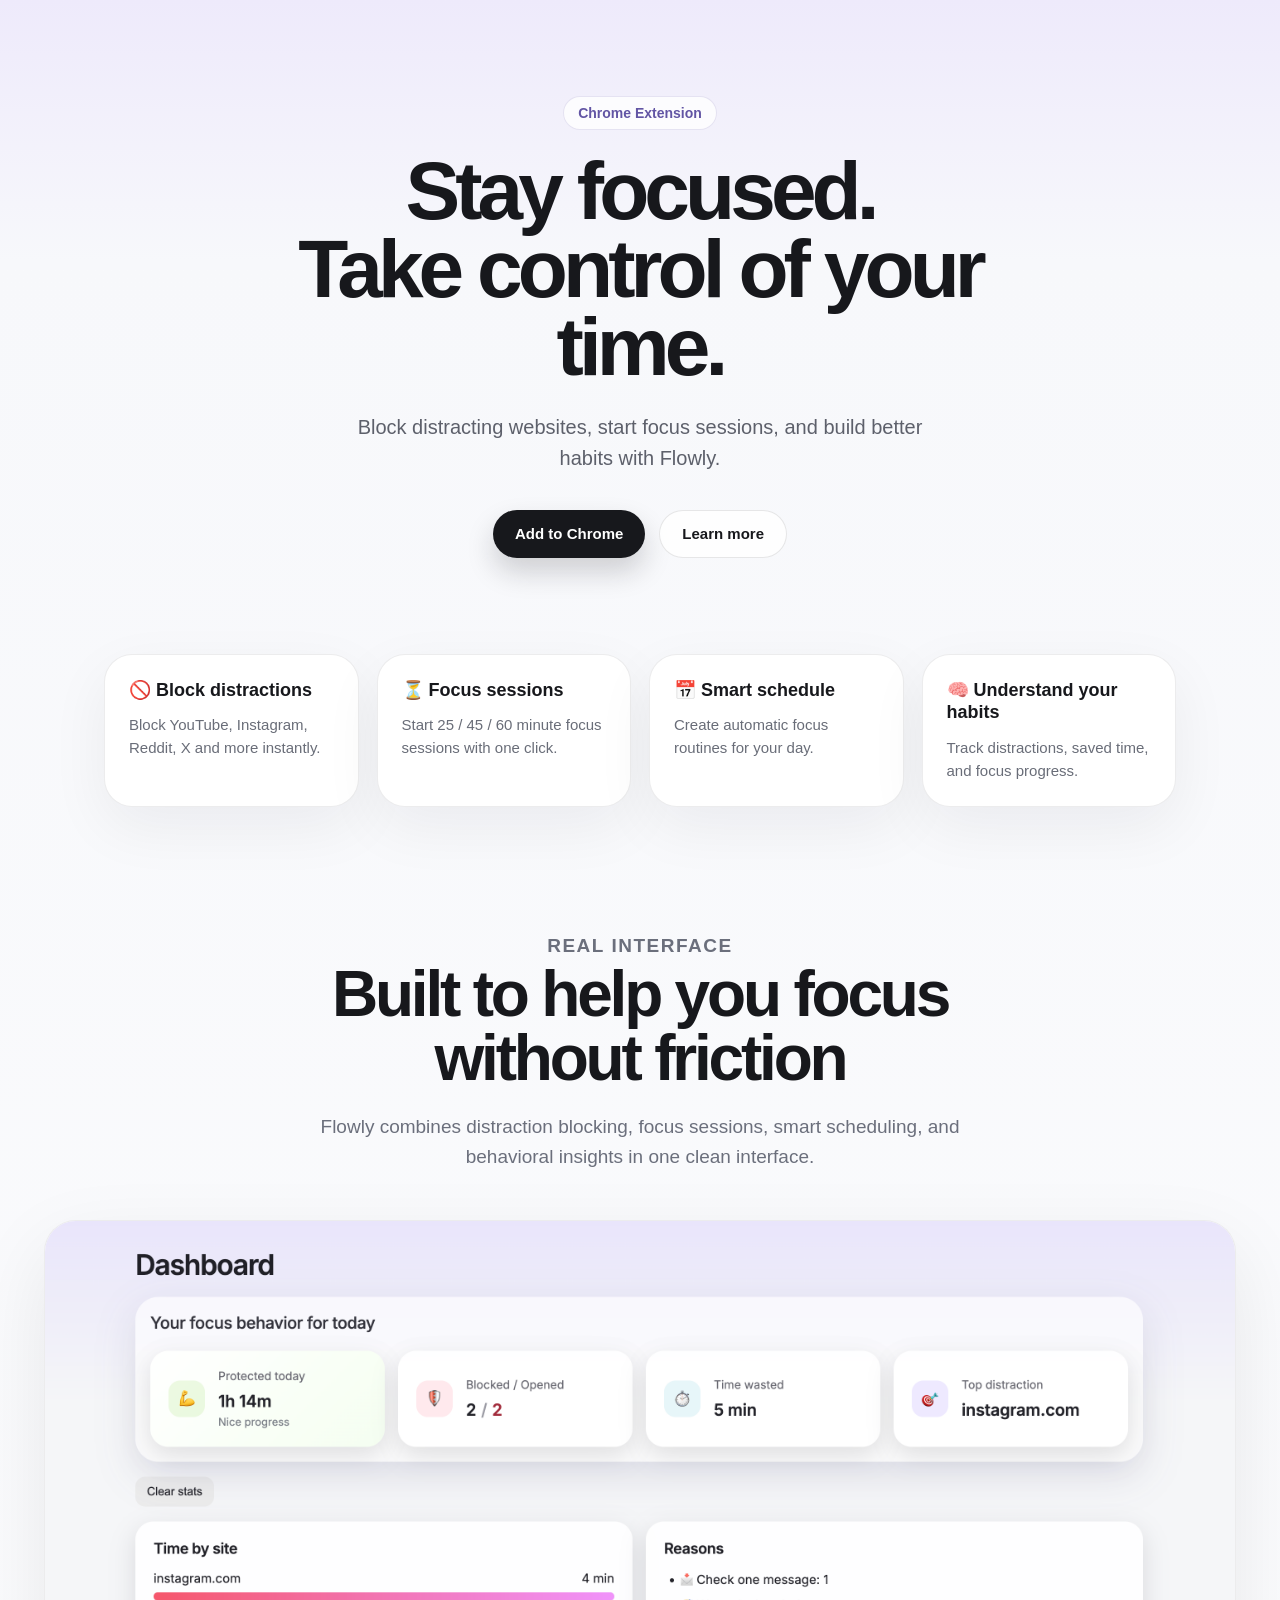
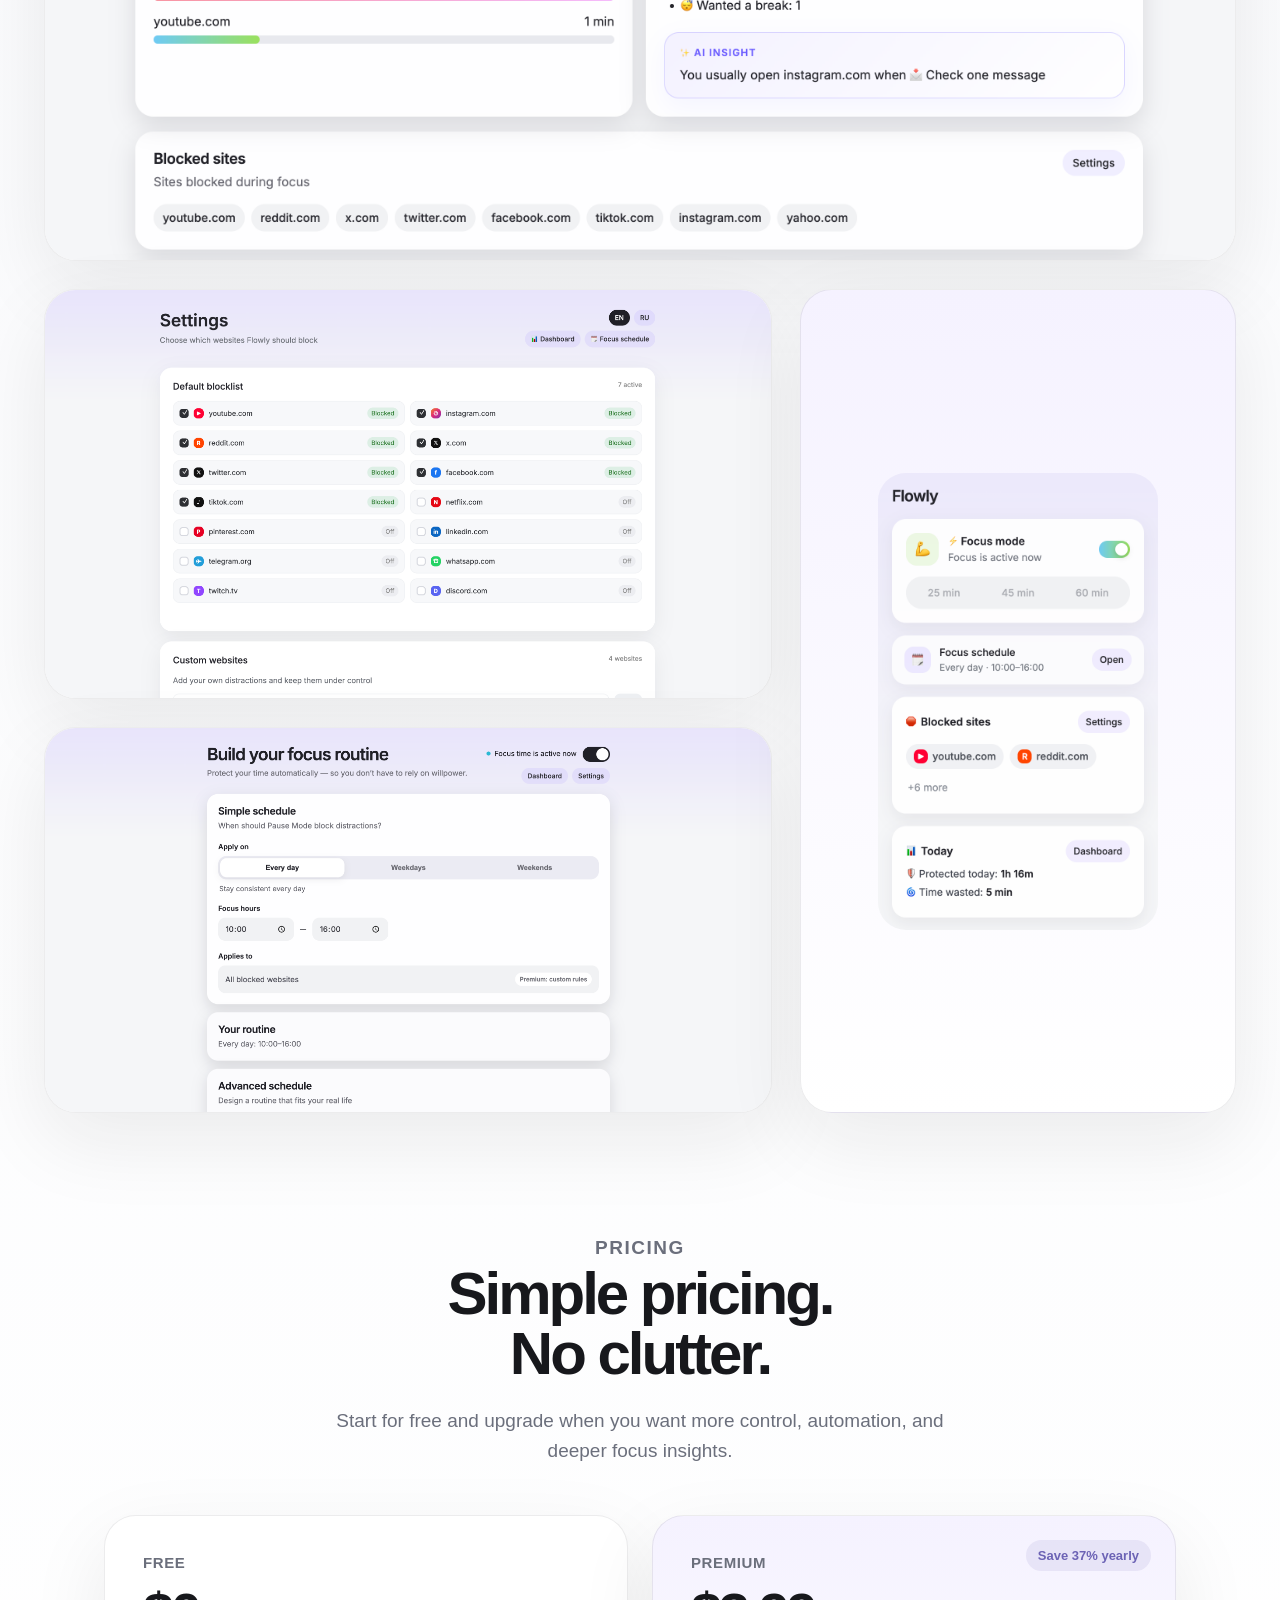
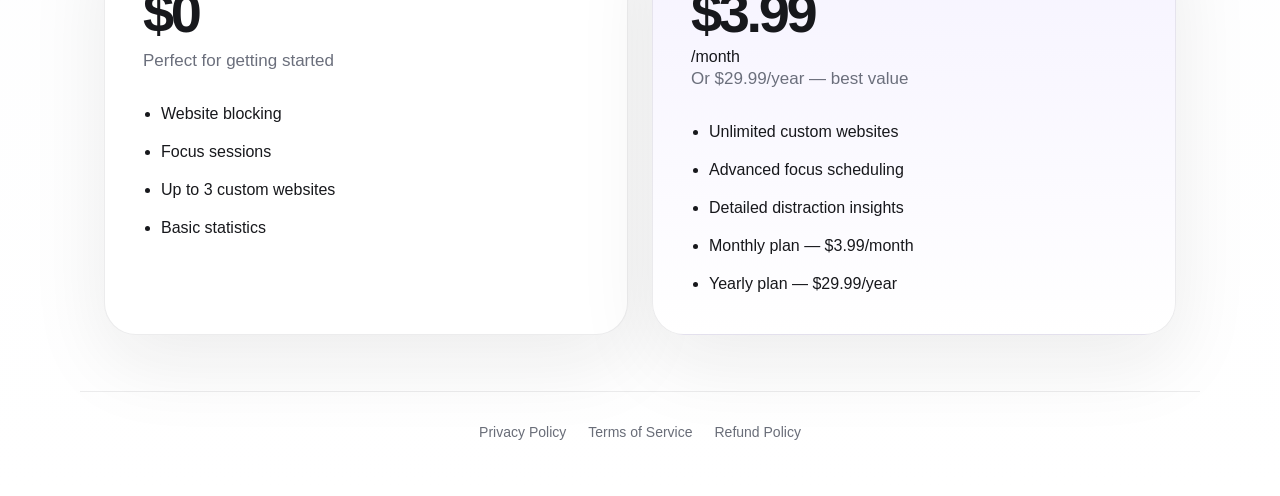
==== commit 9e7d5301: "Update index.html" ====
--- a/index.html
+++ b/index.html
@@ -168,9 +168,15 @@
           Premium
         </p>
 
-        <h3 class="plan-price">
-          $3.99<span>/month</span>
-        </h3>
+        <div class="plan-price-row">
+          <h3 class="plan-price">
+            $3.99
+          </h3>
+        
+          <span class="plan-period">
+            /month
+          </span>
+        </div>
 
         <p class="plan-subtitle">
           Or $29.99/year — best value
--- a/styles.css
+++ b/styles.css
@@ -354,6 +354,17 @@
   background: #ffffff;
   border: 1px solid rgba(23, 24, 28, 0.08);
   box-shadow: 0 28px 80px rgba(23, 24, 28, 0.08);
+
+  transition:
+    transform 0.25s ease,
+    box-shadow 0.25s ease;
+}
+
+.pricing-card:hover {
+  transform: translateY(-6px);
+
+  box-shadow:
+    0 34px 90px rgba(23, 24, 28, 0.12);
 }
 
 .pricing-card.premium {
@@ -389,15 +400,29 @@
 }
 
 .plan-price {
+  display: flex;
+  align-items: flex-end;
+  gap: 6px;
+
   margin: 16px 0 10px;
+
   font-size: 56px;
+  font-weight: 700;
+  line-height: 0.92;
+  letter-spacing: -0.06em;
+}
+
+.plan-price span {
+  display: inline-block;
+
+  margin-bottom: 7px;
+
+  font-size: 20px;
+  font-weight: 600;
   line-height: 1;
-  letter-spacing: -0.05em;
-}
-
-.plan-price span {
-  font-size: 20px;
+
   color: #6b6f7c;
+  letter-spacing: -0.02em;
 }
 
 .plan-subtitle {
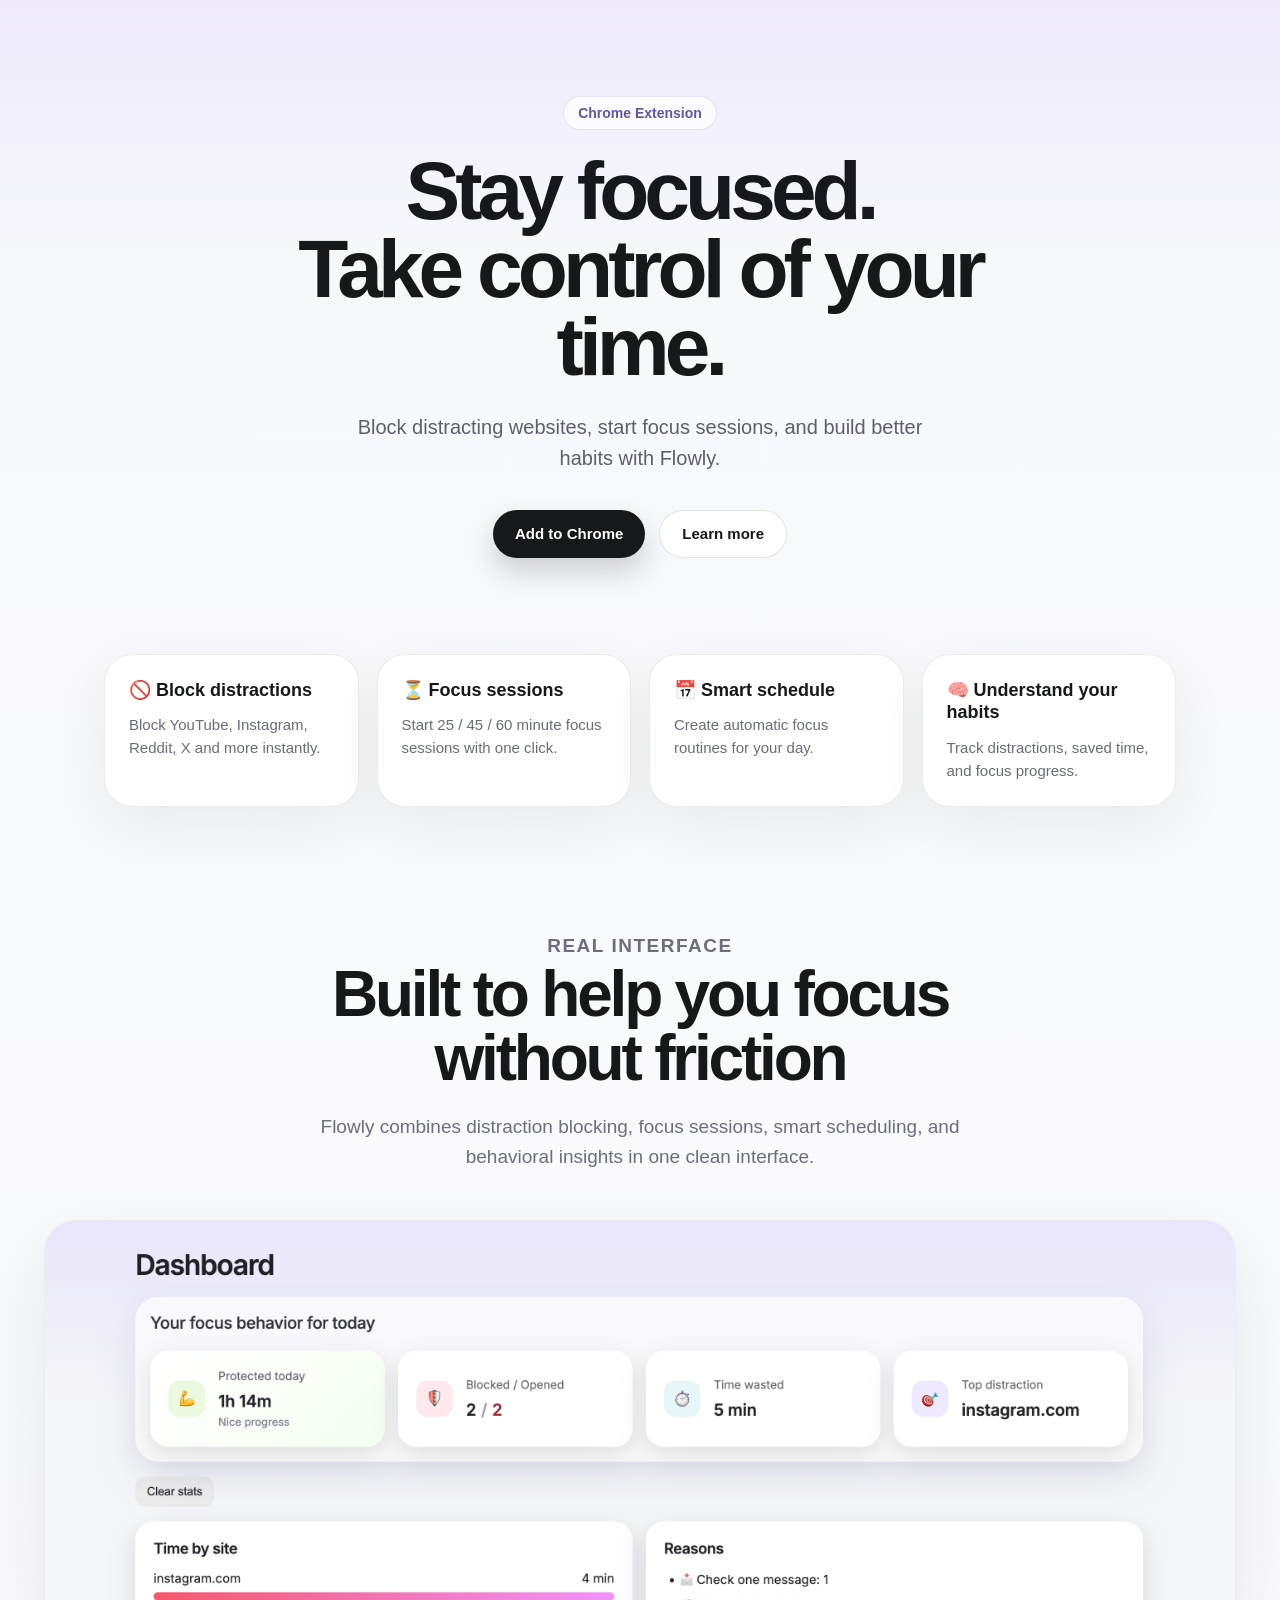
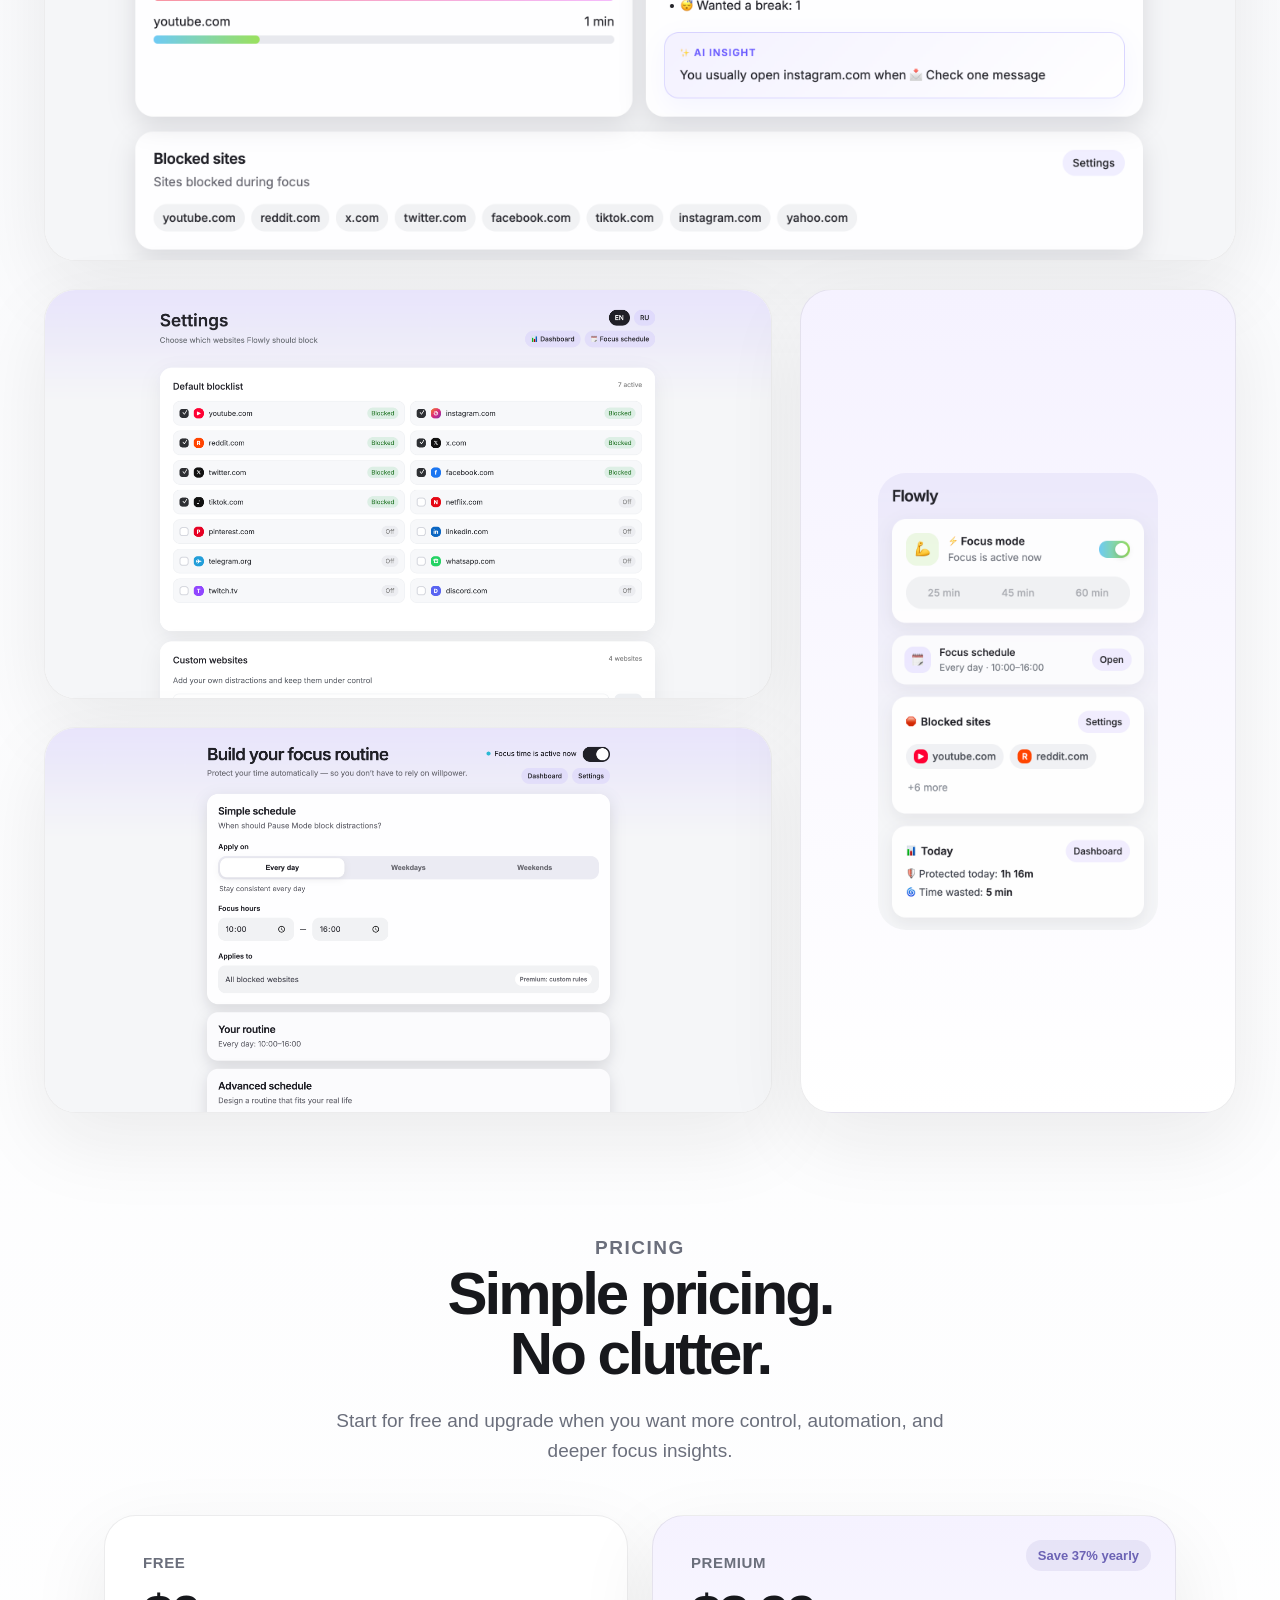
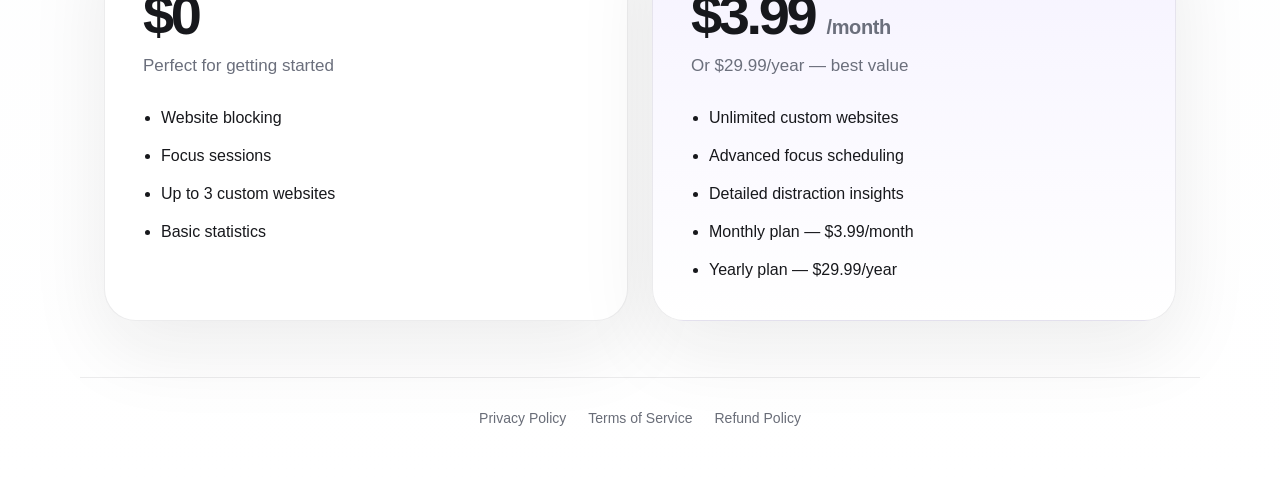
==== commit 36f91606: "Update index.html" ====
--- a/index.html
+++ b/index.html
@@ -168,15 +168,9 @@
           Premium
         </p>
 
-        <div class="plan-price-row">
-          <h3 class="plan-price">
-            $3.99
-          </h3>
-        
-          <span class="plan-period">
-            /month
-          </span>
-        </div>
+        <h3 class="plan-price">
+          $3.99 <span>/month</span>
+        </h3>
 
         <p class="plan-subtitle">
           Or $29.99/year — best value
--- a/styles.css
+++ b/styles.css
@@ -400,29 +400,21 @@
 }
 
 .plan-price {
-  display: flex;
-  align-items: flex-end;
-  gap: 6px;
-
   margin: 16px 0 10px;
-
   font-size: 56px;
   font-weight: 700;
-  line-height: 0.92;
+  line-height: 1;
   letter-spacing: -0.06em;
+  white-space: nowrap;
 }
 
 .plan-price span {
-  display: inline-block;
-
-  margin-bottom: 7px;
-
   font-size: 20px;
   font-weight: 600;
   line-height: 1;
-
   color: #6b6f7c;
   letter-spacing: -0.02em;
+  vertical-align: baseline;
 }
 
 .plan-subtitle {
